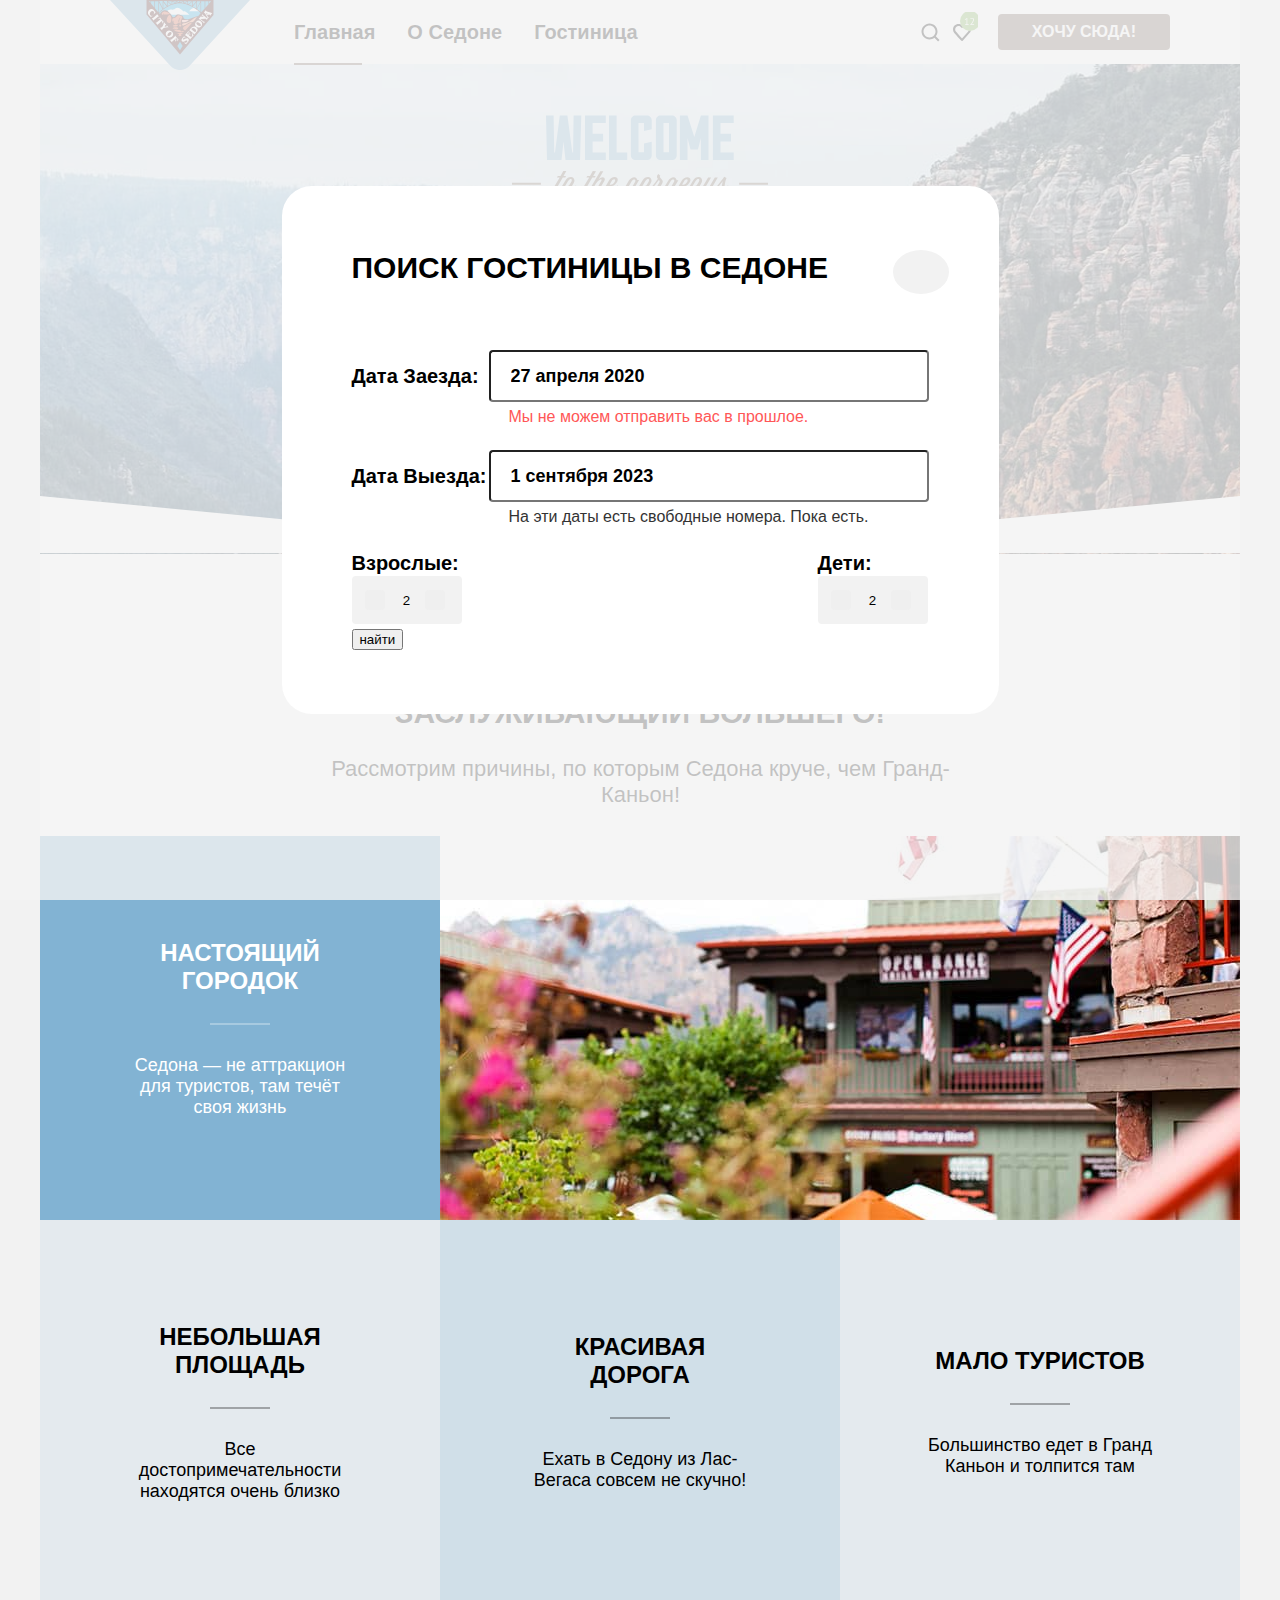
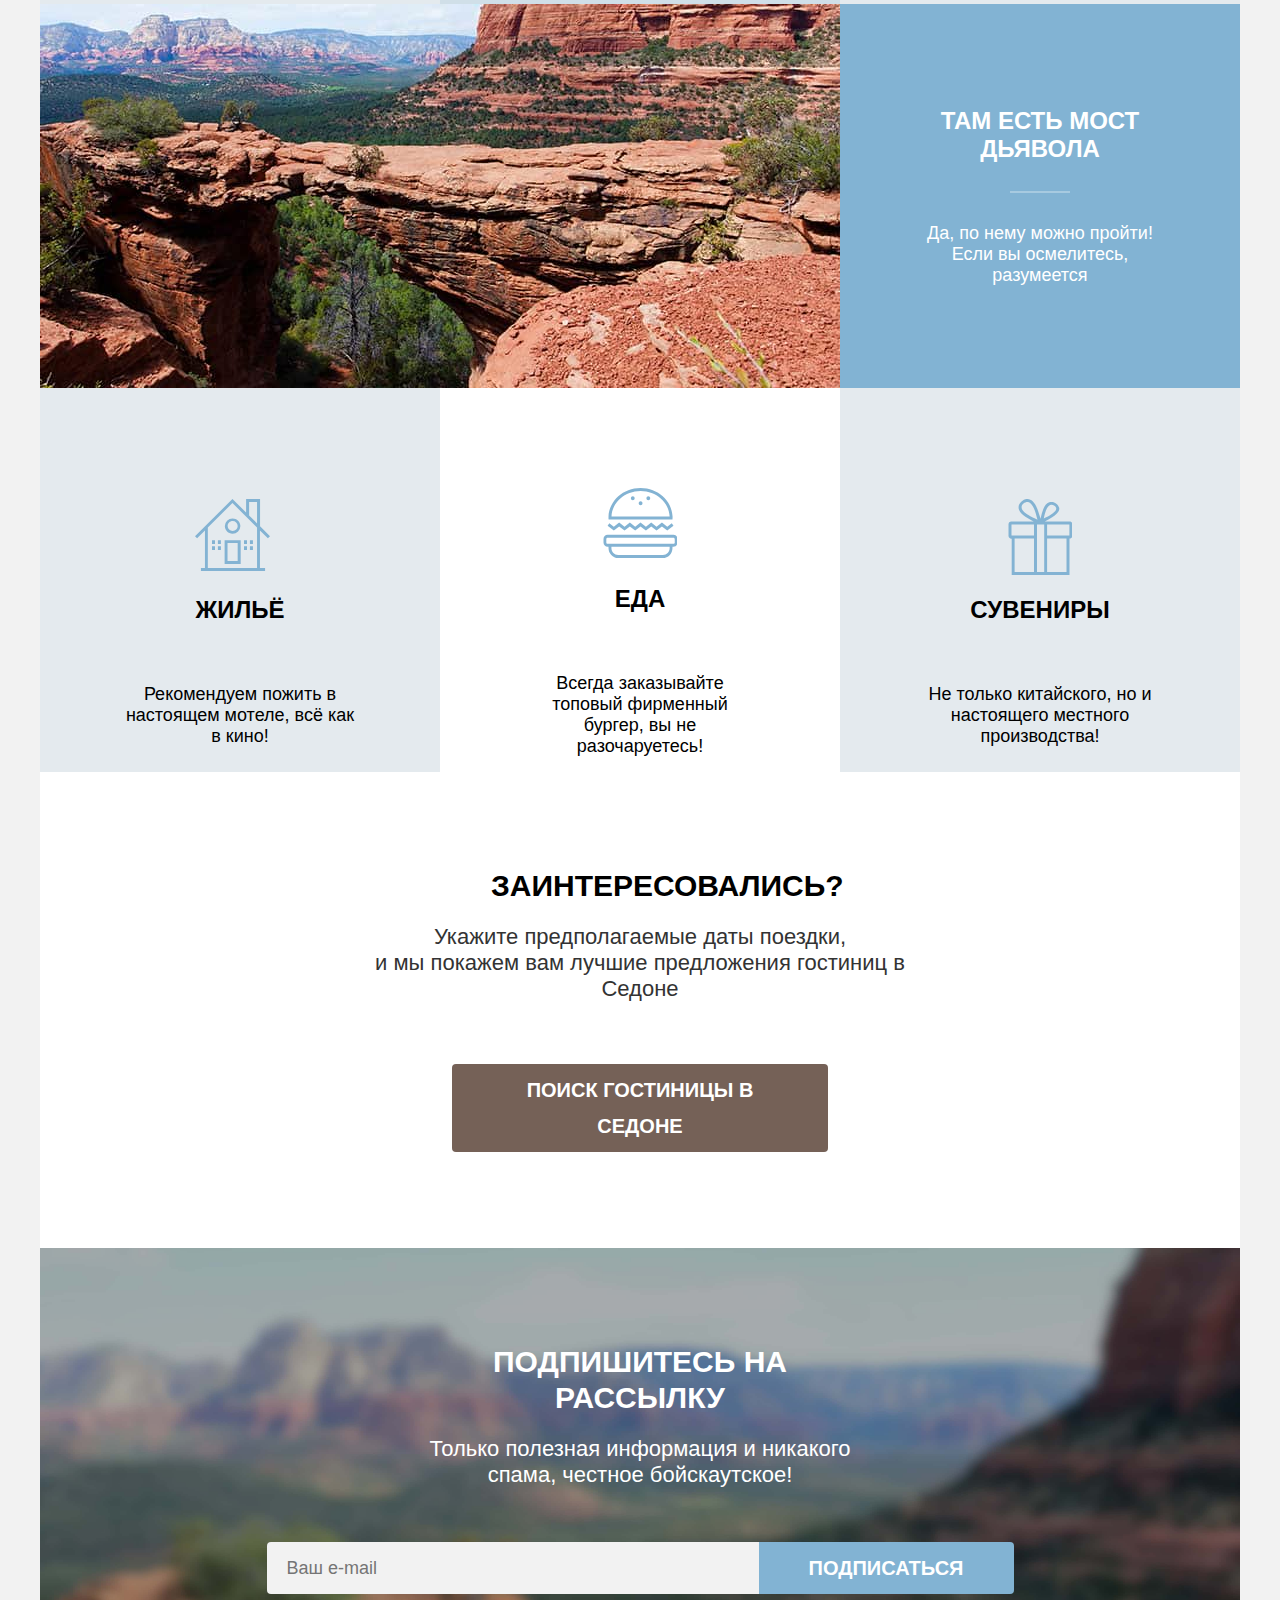
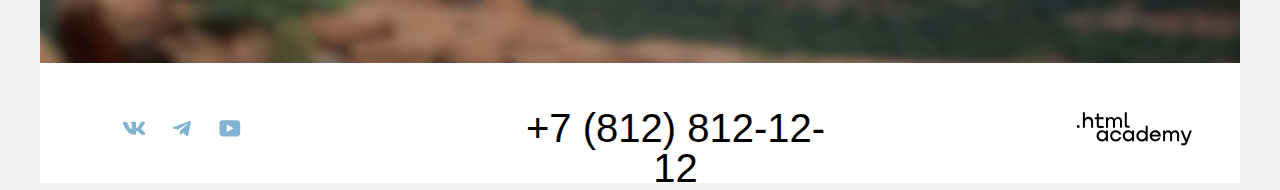
==== index.html @ 5be7cc73 "Изменяет название класса добавляет value в input for в label" ====
<!DOCTYPE html>
<html lang="ru">
  <head>
    <meta charset="utf-8">
    <title>HTML Academy: Седона</title>
    <link rel="stylesheet" href="styles/styles.css">
  </head>
  <body>
    <!--Шапка-->
    <header class="main-header">
      <nav class="main-navigation">
        <a class="main-header-logo">
          <img src="images/header/logo.svg" width="140" height="70" class="logo" alt="логотип Седоны">
        </a>
        <ul class="navigation-list">
          <li class="navigation-item">
            <a class="navigation-link navigation-current" href="index.html">Главная</a>
          </li>
          <li class="navigation-item">
            <a class="navigation-link" href="#sedona">О cедоне</a>
          </li>
          <li class="navigation-item">
            <a class="navigation-link" href="catalog.html">Гостиница</a>
          </li>
        </ul>

        <ul class="navigation-list navigation-user">
          <li class="navigation-item">
            <a class="navigation-link" href="#">
              <span class="visually-hidden">
                Поиск
              </span>
            </a>
          </li>
          <li class="navigation-item">
            <a class="navigation-link" href="#">
              <span class="visually-hidden">
                Избранное
              </span>
            </a>
          </li>
          <li class="navigation-item">
            <a class="navigation-link-button" href="#">
              <span class="link-want">
                Хочу сюда!
              </span>
            </a>
          </li>
        </ul>
      </nav>
    </header>

    <main class="main-index main-container">
      <div class="page-container">
        <h1 class="visually-hidden">Город Седона</h1>

        <!--Добро пожаловать в Седону-->
        <section class="welcom-sedona">
          <h2 class="visually-hidden">Добро пожаловать в Седону</h2>
          <img src="images/hero-sedona.svg" width="458" height="352" alt="WELCOM to the gorgeus SEDONA Because the Grand Canyon sucks">
        </section>

        <!--Описание Седоны-->
        <div class="description-sedona">
          <p class="sedona" id="sedona">Седона — небольшой городок в Аризоне,
            <br>
            заслуживающий большего!
          </p>
          <p class="sedona-text">Рассмотрим причины, по которым Седона круче, чем Гранд-Каньон!</p>
        </div>

        <!--Преимущества-->
        <section class="advantages">
          <h2 class="visually-hidden">Преимущества Седоны </h2>
          <ul class="advantages-list">
            <li class="advantages-item-town">
              <div class="advantages-container">
                <h3 class="advantages-title title-town">Настоящий городок</h3>
                <p class="advantages-description">Седона — не аттракцион для туристов, там течёт своя жизнь</p>
              </div>
            </li>
            <li class="advantages-item-picture">
              <img src="images/advantages/town-sedona.jpg" width="800" height="384" class="picture-town" alt="городок Седона">
            </li>
            <li class="advantages-item">
              <div class="advantages-container">
                <h3 class="advantages-title">Небольшая площадь</h3>
                <p class="advantages-description">Все достопримечательности находятся очень близко</p>
              </div>
            </li>
            <li class="advantages-item-road">
              <div class="advantages-container">
                <h3 class="advantages-title">Красивая дорога</h3>
                <p class="advantages-description">Ехать в Седону из Лас-Вегаса совсем не скучно!</p>
              </div>
            </li>
            <li class="advantages-item">
              <div class="advantages-container">
                <h3 class="advantages-title">Мало туристов</h3>
                <p class="advantages-description">Большинство едет в Гранд Каньон и толпится там</p>
              </div>
            </li>
            <li class="advantages-item-picture">
              <img src="images/advantages/brige-devil.jpg" width="800" height="384" class="picture-brige-devil" alt="моста Дьявола">
            </li>
            <li class="advantages-item-bridge">
              <div class="advantages-container">
                <h3 class="advantages-title title-bridge">Там есть мост дьявола</h3>
                <p class="advantages-description">Да, по нему можно пройти! Если вы осмелитесь, разумеется</p>
              </div>
            </li>
            <li class="advantages-item">
              <div class="advantages-container">
                <h3 class="title-icon title-home">Жильё</h3>
                <p class="advantages-description">Рекомендуем пожить в настоящем мотеле, всё как в кино!</p>
              </div>
            </li>
            <li class="advantages-item-food">
              <div class="advantages-container">
                <h3 class="title-icon title-food">Еда</h3>
                <p class="advantages-description">Всегда заказывайте топовый фирменный бургер, вы не разочаруетесь!</p>
              </div>
            </li>
            <li class="advantages-item">
              <div class="advantages-container">
                <h3 class="title-icon title-souvenir">Сувениры</h3>
                <p class="advantages-description">Не только китайского, но и настоящего местного производства!</p>
              </div>
            </li>
          </ul>
        </section>

        <!--Поиск гостиницы в Седоне-->
        <section class="interest">
          <h2 class="visually-hidden">Поиск гостиниц</h2>
          <h3 class="interest-title">Заинтересовались?</h3>
          <p class="interest-description">Укажите предполагаемые даты поездки,
            <br>
            и мы покажем вам лучшие предложения гостиниц в Седоне
          </p>
          <div class="container-link">
            <a class="interest-button" href="#">ПОИСК ГОСТИНИЦЫ В СЕДОНЕ</a>
          </div>
        </section>

        <!--Рассылка-->
        <section class="newsletter">
          <h2 class="newsletter-title">Подпишитесь на рассылку</h2>
          <p class="newsletter-text">Только полезная информация и никакого спама, честное бойскаутское!</p>
          <form class="newsletter-form" action="https://echo.htmlacademy.ru/" method="post">
            <label class="newsletter-label">
              <span class="visually-hidden">Введите ваш e-mail</span>
              <input class="field" placeholder="Ваш e-mail" type="email" name="newsletter-email" required>
            </label>
            <button class="newsletter-button" type="submit">Подписаться</button>
          </form>
        </section>
      </div>
    </main>

    <!-- Подвал -->
    <footer class="main-footer">
      <section class="footer-social">
        <h2 class="visually-hidden">Нас можно найти</h2>
        <ul class="footer-social-list">
          <li class="footer-social-item">
            <a class="footer-social-link" href="https://vk.com/htmlacademy">
              <svg class="vkontakte-icon" aria-hidden="true" focusable="false" width="24" height="14" viewBox="0 0 25 15" fill="currentColor" xmlns="http://www.w3.org/2000/svg">
                <path fill-rule="evenodd" clip-rule="evenodd" d="M24.116 1.804c.166-.546 0-.948-.795-.948h-2.625c-.668 0-.976.347-1.143.73 0 0-1.335 3.196-3.226 5.272-.612.602-.89.793-1.224.793-.167 0-.418-.19-.418-.738V1.804c0-.656-.184-.948-.74-.948H9.817c-.417 0-.668.304-.668.593 0 .621.946.765 1.043 2.513V7.76c0 .833-.153.984-.487.984-.89 0-3.055-3.21-4.34-6.885-.249-.715-.5-1.003-1.172-1.003H1.566c-.75 0-.9.347-.9.73 0 .682.89 4.07 4.145 8.551 2.17 3.06 5.225 4.72 8.008 4.72 1.67 0 1.875-.369 1.875-1.004V11.54c0-.737.158-.884.687-.884.39 0 1.057.192 2.615 1.667 1.78 1.75 2.073 2.533 3.075 2.533h2.625c.75 0 1.126-.368.91-1.096-.238-.724-1.088-1.775-2.215-3.022-.612-.71-1.53-1.475-1.809-1.858-.389-.49-.278-.71 0-1.147 0 0 3.2-4.426 3.533-5.929h.001z">
              </svg>
              <span class="visually-hidden">ВКонтакте</span>
            </a>
          </li>
          <li class="footer-social-item">
            <a class="footer-social-link" href="https://t.me/htmlacademy">
              <svg class="telegram-icon" aria-hidden="true" focusable="false"  width="18" height="16" viewBox="0 0 18 16" fill="currentColor" xmlns="http://www.w3.org/2000/svg">
                <path d="M16.79.96L.84 7.1c-1.09.44-1.08 1.05-.2 1.32l4.1 1.28 9.47-5.98c.44-.27.85-.13.52.17l-7.68 6.93-.28 4.22c.41 0 .6-.2.83-.41l1.99-1.94 4.13 3.06c.77.42 1.31.2 1.5-.71l2.72-12.8c.28-1.1-.43-1.61-1.16-1.28z">
              </svg>
              <span class="visually-hidden">Телеграм</span>
            </a>
          </li>
          <li class="footer-social-item">
            <a class="footer-social-link" href="https://www.youtube.com/user/htmlacademyru">
              <svg class="youtube-icon" aria-hidden="true" focusable="false"  width="22" height="17" viewBox="0 0 23 18" fill="currentColor" xmlns="http://www.w3.org/2000/svg">
                <path d="M18.94.36H3.51C1.65.36.33 1.95.33 3.76v10.09c0 1.91 1.32 3.5 3.18 3.5h15.65c1.64 0 3.17-1.59 3.17-3.4V3.76c-.22-1.8-1.53-3.4-3.39-3.4zM7.99 12.89V4.82l7.34 4.04-7.34 4.03z">
              </svg>
              <span class="visually-hidden">Ютуб</span>
            </a>
          </li>
        </ul>
      </section>

      <!--Номер телефона-->
      <section class="footer-contact">
        <h2 class="visually-hidden">Номер телефона</h2>
        <a class="footer-contact-number" href="tel:+78128121212">+7 (812) 812-12-12</a>
      </section>

      <!--Логотип HTML Academy-->
      <section class="logo-html-academy">
        <h2 class="visually-hidden">Логотип html academy</h2>
        <a class="logo-html-academy-link" href="https://htmlacademy.ru/">
          <svg class="html-academy-icon" aria-hidden="true" focusable="false"  width="115" height="34" fill="currentColor" xmlns="http://www.w3.org/2000/svg">
            <path d="M0 13.26v2.6h2.5v-2.6H0zm11.6-8.4c-1.6 0-2.8.7-3.6 1.7h-.1V.36h-2v15.5h2v-5.3c0-2.1 1.3-3.6 3.3-3.6 1.8 0 2.9 1.4 2.9 3.2v5.7h2v-6.1c.1-3-1.8-4.9-4.5-4.9zm15 .3h-4.8v-3.7h-2v3.8h-1.9v2h1.9v6c0 1.7 1 2.7 2.7 2.7h4.1v-2h-3.7c-.7 0-1.1-.4-1.1-1.1v-5.7h4.8v-2zm14.5-.2c-1.6 0-2.9.8-3.5 2.1h-.1c-.6-1.2-1.8-2.1-3.4-2.1-1.4 0-2.5.8-3.1 1.8h-.1v-1.6H29v10.6h2v-5.4c0-2 1-3.5 2.6-3.5 1.5 0 2.4 1 2.4 2.6v6.3h2v-5.6c0-2.4 1.4-3.3 2.6-3.3 1.5 0 2.4 1 2.4 2.6v6.3h2v-6.5c.1-2.5-1.4-4.3-3.9-4.3zm6.7 8.1c0 1.7 1 2.7 2.8 2.7h2v-2h-1.7c-.7 0-1.1-.4-1.1-1.1V.36h-2v12.7zm-18.9 7c-.9-1.1-2.2-1.8-3.9-1.8-3.1 0-5.4 2.3-5.4 5.6s2.3 5.6 5.4 5.6c1.8 0 3-.8 3.8-1.9h.1v1.6h2v-10.6h-2v1.5zm-3.6 7.4c-2.2 0-3.6-1.6-3.6-3.6s1.4-3.6 3.6-3.6 3.6 1.6 3.6 3.6c0 1.9-1.4 3.6-3.6 3.6zm18.9-5.1c-.5-2.4-2.6-4.1-5.4-4.1a5.4 5.4 0 0 0-5.6 5.6c0 3.1 2.2 5.6 5.6 5.6 2.8 0 4.9-1.8 5.4-4.2h-2.1a3.4 3.4 0 0 1-3.3 2.3c-2.2 0-3.6-1.6-3.6-3.6s1.4-3.6 3.6-3.6c1.6 0 2.8 1 3.3 2.2h2.1v-.2zm10.9-2.3c-.9-1.1-2.2-1.8-3.9-1.8-3.1 0-5.4 2.3-5.4 5.6s2.3 5.6 5.4 5.6c1.8 0 3-.8 3.8-1.9h.1v1.6h2v-10.6h-2v1.5zm-3.6 7.4c-2.2 0-3.6-1.6-3.6-3.6s1.4-3.6 3.6-3.6 3.6 1.6 3.6 3.6c0 1.9-1.5 3.6-3.6 3.6zm17.2-7.3c-.9-1.1-2.2-1.9-3.9-1.9-3.1 0-5.4 2.3-5.4 5.6s2.2 5.6 5.4 5.6c1.7 0 3-.8 3.8-1.8h.1v1.5h2v-15.4h-2v6.4zm-3.6 7.3c-2.2 0-3.6-1.6-3.6-3.6s1.4-3.6 3.6-3.6 3.6 1.6 3.6 3.6c-.1 2-1.5 3.6-3.6 3.6zm13.2-9.2c-3.3 0-5.5 2.5-5.5 5.6 0 3 2.1 5.6 5.5 5.6 2.5 0 4.5-1.3 5.2-3.6h-2.1c-.5 1-1.6 1.6-3 1.6-1.9 0-3.3-1.3-3.4-2.9h8.8c.2-3.6-2-6.3-5.5-6.3zm0 1.9c1.7 0 3 1 3.3 2.6h-6.5c.3-1.5 1.5-2.6 3.2-2.6zm19.9-1.9c-1.6 0-2.9.8-3.6 2h-.1c-.6-1.2-1.8-2-3.4-2-1.4 0-2.5.7-3.1 1.8v-1.5h-1.9v10.6h2v-5.4c0-2 1-3.4 2.6-3.5 1.5 0 2.4 1 2.4 2.6v6.3h2v-5.6c0-2.4 1.4-3.3 2.6-3.3 1.5 0 2.4 1 2.4 2.6v6.3h2v-6.5c.1-2.6-1.4-4.4-3.9-4.4zm11.2 9.1l-3.6-8.9h-2.2l4.8 11.6c-.3.9-.7 1.2-1.7 1.2h-2.5v2h2.5c1.8 0 2.8-.8 3.5-2.6l4.7-12.2h-2.1l-3.4 8.9z">
          </svg>
        </a>
      </section>
    </footer>

    <!-- Модальное окно -->
    <div class="modal-container modal-container-close">
      <div class="modal modal-auth">
        <button class="modal-close-button" type="button">
          <span class="visually-hidden">Закрыть</span>
        </button>
        <section class="modal-content">
          <h2 class="modal-title">Поиск гостиницы в Седоне</h2>
        </section>
        <form class="modal-form" action="https://echo.htmlacademy.ru/" method="post">
          <label class="date">
            <span class="text-date">Дата заезда:</span>
            <input class="departure-date" placeholder="Укажите дату" type="text" name="departure-date" value="27 апреля 2020">
            <span class="text-error">Мы не можем отправить вас в прошлое.</span>
          </label>
          <label class="date">
            <span class="text-date">Дата выезда:</span>
            <input class="departure-date" placeholder="Укажите дату" type="text" name="departure-date" value="1 сентября 2023">
            <p class="text-free">На эти даты есть свободные номера. Пока есть.</p>
          </label>

          <div class="container-people">
            <div class="wrapper-people">
              <label class="people" for="grown">Взрослые:</label>
              <span class="box-number">
                <button class="minus-button" type="button"></button>
                <input class="field-number" id="grown" name="grown" type="number" value="2">
                <button class="plus-button" type="button"></button>
              </span>
            </div>

            <div class="wrapper-people">

              <label class="people" for="children">Дети:</label>

              <span class="box-number" for="children">
                <button class="minus-button" type="button"></button>
                <input class="field-number" id="children" name="children" type="number" value="2">
                <button class="plus-button" type="button"></button>
              </span>
            </div>
          </div>
          <button class="find-button" type="submit">найти</button>

        </form>
      </div>
    </div>
  </body>
</html>
---- styles/styles.css ----
@font-face {
  font-family: "PT Sans";
  font-style: normal;
  font-weight: 400;
  src: url("../fonts/ptsans-400.woff2") format("woff2");
  font-display: swap;
}

@font-face {
  font-family: "PT Sans";
  font-style: normal;
  font-weight: 700;
  src: url("../fonts/ptsans-700.woff2") format("woff2");
  font-display: swap;
}

html {
  height: 100%;
}

body {
  font-family: "PT Sans", sans-serif;
  font-size: 22px;
  font-weight: 400;
  line-height: 26px;
  background-color: #f2f2f2;
  color: #000000;
  display: flex;
  flex-direction: column;
  margin: 0;
  min-height: 100%;
}

.main-container {
  flex-grow: 1;
}

.page-container {
  margin: 0 auto;
  width: 1200px;
}

.visually-hidden {
  position: absolute;
  width: 1px;
  height: 1px;
  margin: -1px;
  border: 0;
  padding: 0;
  white-space: nowrap;
  clip-path: inset(100%);
  clip: rect(0, 0, 0, 0);
  overflow: hidden;
}

/*Кнопки*/
.newsletter-button {
  font-family: "PT Sans", sans-serif;
  font-size: 20px;
  line-height: 36px;
  color: #ffffff;
  background-color: #82b3d3;
  font-weight: 700;
  text-align: center;
  text-transform: uppercase;
  border: none;
  border-radius: 0 4px 4px 0;
  padding: 8px 50px;
}

.newsletter-button:hover {
  background-color: #68a2ca;
}

.newsletter-button:focus-visible {
  background-color: #68a2ca;
}

.newsletter-button:active {
  background-color: #82b3d3;
  color: rgba(255, 255, 255, 0.3);
}


.button-apply {
  font-size: 16px;
  line-height: 20px;
  color: #ffffff;
  background-color: #82b3d3;
  font-weight: 700;
  text-align: center;
}

.button-reset {
  font-size: 16px;
  line-height: 20px;
  color: #ffffff;
  font-weight: 700;
  text-align: center;
}

.hotel-card-button-add {
  font-size: 16px;
  line-height: 20px;
  color: #ffffff;
  background-color: #82b3d3;
  font-weight: 700;
  text-align: center;
  border-radius: 4px;
  border: none;
  text-transform: uppercase;
}

.hotel-card-button-add:hover {
  background-color: #68a2ca;
}

.hotel-card-button-add:focus-visible {
  background-color: #68a2ca;
}

.hotel-card-button-add:active {
  background-color: #82b3d3;
  color: rgba(255, 255, 255, 0.3);
}

/*<Шапка*/
.main-header{
  background-color: #ffffff;
  width: 1200px;
  margin: 0 auto;
}

.main-header-logo {
  margin: 0 30px 0 70px;
  position: absolute;
  z-index: 1;
}

.main-navigation {
  width: 1200px;
  display: flex;
}

.navigation-list {
  min-width: 432px;
  margin: 0 0 0 238px;
  padding: 0;
  list-style-type: none;
  display: flex;
  flex-wrap: wrap;
  align-items: center;
}

.navigation-list .navigation-user {
  min-width: 44px;
  min-height: 64px;
}

.navigation-user {
  min-width: 295px;
  margin-left: auto;
  margin-right: 70px;
  justify-content: flex-end;
}

.navigation-user .navigation-item:nth-child(1) .navigation-link {
  background-image: url(../images/header/search.svg);
  background-repeat: no-repeat;
  background-position: center;
}

.navigation-user .navigation-item:nth-child(2) .navigation-link {
  background-image: url(../images/header/add-to-favorites.svg);
  background-repeat: no-repeat;
  background-position: center;
}

.navigation-link {
  font-size: 20px;
  line-height: 24px;
  color: #000000;
  font-weight: 700;
  text-align: center;
  text-decoration: none;
  text-transform: capitalize;
  padding: 20px 16px;
  display: block;
}

.navigation-link:hover {
  outline: 2px solid #000000;
}

.navigation-link:focus-visible {
  outline: 2px solid #000000;
}

.navigation-link:active {
  outline: 2px solid #000000;
}

.navigation-current::before {
  height: 2px;
  background-color: #756257;
  width: 68px;
  content: "";
  position: absolute;
  top: 63px;
  z-index: 1;
}

.navigation-link-button {
  font-size: 16px;
  line-height: 20px;
  color: #ffffff;
  background-color: #756157;
  font-weight: 700;
  text-align: center;
  text-decoration: none;
  text-transform: uppercase;
  display: block;
  padding: 8px 34px;
  margin-left: 20px;
  border-radius: 4px;
}

.navigation-link-button:hover {
  background-color: #615048;
}

.navigation-link-button:focus-visible {
  background-color: #615048;
}

.navigation-link-button:active {
  background-color: #756157;
  color: rgba(255, 255, 255, 0.3);
}

/*Добро пожаловать в Седону*/
.welcom-sedona {
  background-image: url("../images/background-сanyon.jpg");
  background-color: 	#808080;
  background-repeat: no-repeat;
  text-align: center;
  position: relative;
  padding: 51px 0 81px;
  background-size: cover;
  background-position: center;
}

.welcom-sedona::after {
  content: "";
  background-image: url("../images/white-background.svg");
  position: absolute;
  width: 1200px;
  height: 57px;
  left: 0;
  top: 432px;
}

/*Описание Седоны*/
.description-sedona {
background-color: #ffffff;
height: 282px;
}

.sedona {
  font-size: 30px;
  line-height: 36px;
  font-weight: 700;
  text-align: center;
  text-transform: uppercase;
  padding: 69px 290px 25px;
  margin: 0;
}

.sedona-text{
  text-align: center;
  margin: 0;
  padding: 0 274px 90px 275px;
}

/*Преимущества*/
.advantages {
  font-size: 18px;
  line-height: 21px;
  background-color: rgba(131, 179, 211, 0.12);
  text-align: center;
}

.advantages-list{
  padding: 0;
  margin: 0;
  display: flex;
  flex-wrap: wrap;
}

.advantages-item {
  width: 400px;
  min-height: 384px;
  list-style-type: none;
  display: flex;
  justify-content: center;
  align-items: center;
}

.advantages-title {
  font-size: 24px;
  line-height: 28px;
  font-weight: 700;
  text-transform: uppercase;
  margin: 0;
  padding-bottom: 30px;
  position: relative;
}

.advantages-title::before {
  position: absolute;
  height: 2px;
  width: 60px;
  background-color: rgba(0, 0, 0, 0.3);
  content: "";
  left: 85px;
  bottom: 0;
  right: 85px;
}

.title-town::before {
  background-color: rgba(255, 255, 255, 0.3);
}

.title-bridge::before {
  background-color: rgba(255, 255, 255, 0.3);
}

.title-icon {
  font-size: 24px;
  line-height: 28px;
  font-weight: 700;
  text-transform: uppercase;
  margin: 0;
  padding: 182px 0 30px;
  position: relative;
}

.title-home::before {
  content: "";
  background-image: url(../images/advantages/icon-home.svg);
  background-repeat: no-repeat;
  background-position: center;
  position: absolute;
  top: 85px;
  width: 75px;
  height: 72px;
}

.title-food::before {
  content: "";
  background-image: url(../images/advantages/icon-food.svg);
  background-repeat: no-repeat;
  position: absolute;
  top: 85px;
  width: 74px;
  height: 70px;
  right: 78px;
}

.title-souvenir::before {
  content: "";
  background-image: url(../images/advantages/icon-souvenir.svg);
  background-repeat: no-repeat;
  position: absolute;
  top: 85px;
  width: 64px;
  height: 76px;
  right: 83px;
}

.advantages-description {
  margin: 0;
  padding-top: 30px;
}

.advantages-item-town {
  color: #ffffff;
  background-color: #82b3d3;
  width: 400px;
  min-height: 384px;
  list-style-type: none;
  display: flex;
  justify-content: center;
  align-items: center;
}

.advantages-container {
  width: 230px;
}

.advantages-item-picture {
  list-style-type: none;
  display: block;
  height: 384px;
}

.advantages-item-road {
  background-color: rgba(131, 179, 211, 0.2);
  width: 400px;
  min-height: 384px;
  list-style-type: none;
  display: flex;
  justify-content: center;
  align-items: center;
}

.advantages-item-bridge {
  color: #ffffff;
  background-color: #82b3d3;
  width: 400px;
  min-height: 384;
  list-style-type: none;
  display: flex;
  justify-content: center;
  align-items: center;
}

.advantages-item-food {
  background-color: #ffffff;
  width: 400px;
  min-height: 384px;
  list-style-type: none;
  display: flex;
  justify-content: center;
  align-items: center;
}

.advantages-title title-home::before {
  content: "";
  background-image: url(../images/advantages/icon-home.svg);
  position: absolute;
}

/*Поиск гостиницы в Седоне*/
.interest {
  text-align: center;
  background-color: #ffffff;
  margin: 0;
  padding: 0;
}

.interest-title {
  font-size: 30px;
  line-height: 36px;
  font-weight: 700;
  text-transform: uppercase;
  padding: 96px 451px 20px;
  margin: 0;
}

.interest-description {
  margin: 0;
  padding: 0 304px 62px;
  color: #333333;
}

.interest-button {
  font-size: 20px;
  line-height: 36px;
  font-weight: 700;
  color: #ffffff;
  background-color: #756157;
  text-decoration: none;
  text-transform: uppercase;
  padding: 8px 50px;
  border-radius: 4px;
  display: block;
}

.interest-button:hover {
  background-color: #615048;
}

.interest-button:focus-visible {
  background-color: #615048;
}

.interest-button:active {
  background-color: #756157;
  color: rgba(255, 255, 255, 0.3);
}

.container-link {
  padding: 0 412px 96px;
}

/*Рассылка*/
.newsletter {
  color: #ffffff;
  background-image: url("../images/background-newsletter.jpg");
  width: 1200px;
  height: 415px;
  text-align: center;
  background-repeat: no-repeat;
  background-size: cover;
}

.newsletter-title {
  font-size: 30px;
  line-height: 36px;
  font-weight: 700;
  text-transform: uppercase;
  text-align: center;
  margin: 0;
  padding: 96px 398px 20px;
}

.newsletter-text {
  margin: 0;
  padding: 0 363px 54px;
}

.newsletter-form {
  padding: 0 258px 104px;
  display: flex;
  justify-content: center;
}

.field {
  font-family: 'PT Sans' ,sans-serif;
  font-size: 18px;
  line-height: 24px;
  border: none;
  padding: 14px 20px;
  width: 452px;
  border-radius: 4px 0 0 4px;
  background-color: #F2F2F2;
}

.field:hover {
  background-color: #ffffff;
}

.field:focus-visible {
  outline: 2px solid #e9ec09;
}

.field:active {
  background-color: #f2f2f2;
  outline: 2px solid #e9ec09;
}

.field:disabled {
  background-color: #f50606fd;
}

/*Подвал*/
.main-footer{
  background-color: #ffffff;
  width: 1200px;
  height: 120px;
  display: flex;
  margin: 0 auto;
  justify-content: space-between;
}

.footer-social {
  width: 164px;
  height: 40px;
  padding: 45px 0 35px 70px;
}

.footer-social-list {
  display: flex;
  list-style-type: none;
  min-width: 200px;
  min-height: 40px;
  margin: 0;
  padding: 0;
  flex-wrap: wrap;
}

.footer-social-item {
  width: 48px;
  height: 40px;
}

.footer-social-link {
  position: relative;
}

.vkontakte-icon {
  position: absolute;
  top: 13px;
  left: 12px;
  color: #83b3d3;
}

.telegram-icon {
  position: absolute;
  top: 12px;
  left: 15px;
  color: #83b3d3;
}

.youtube-icon {
  position: absolute;
  top: 12px;
  left: 13px;
  color: #83b3d3;
}



.vkontakte-icon:hover {
  color: #68a2ca;
}

.vkontakte-icon:focus-visible {
  color: #68a2ca;
}

.vkontakte-icon:active {
  color: rgba(104, 162, 202, 0.3);
}

.telegram-icon:hover {
  color: #68a2ca;
}

.telegram-icon:focus-visible {
  color: #68a2ca;
}

.telegram-icon:active {
  color: rgba(104, 162, 202, 0.3);
}

.youtube-icon:hover {
  color: #68a2ca;
}

.youtube-icon:focus-visible {
  color: #68a2ca;
}

.youtube-icon:active {
  color: rgba(104, 162, 202, 0.3);
}

/*Номер телефона*/
.footer-contact {
  text-align: center;
  padding: 45px 236px 35px;
  display: flex;
}

.footer-contact-number {
  font-size: 40px;
  line-height: 40px;
  color: #000000;
  text-decoration: none;
  width: 331px;
  height: 40px;
}

.footer-contact-number:hover {
  color: #756157;
}

.footer-contact-number:focus-visible {
  color: #756157;
}

.footer-contact-number:active {
  color: rgba(117, 97, 87, 0.3);
}

/*Логотип HTML Academy*/
.logo-html-academy {
  padding: 49px 70px 39px 0;
}

.html-academy-icon {
  color: #000000;
}

.html-academy-icon:hover {
  color: #756157;
}

.html-academy-icon:focus-visible {
  color: #756157;
  background-color: #756157;
}

.html-academy-icon:active {
  color: rgba(117, 97, 87, 0.3);
}

/*Модальное окно*/
.modal-container {
  position: fixed;
  top: 0;
  left: 0;
  display: flex;
  width: 100%;
  height: 100%;
  background-color: rgba(242, 242, 242, 0.8);
  z-index: 2;
}

.modal {
  position: relative;
  margin: auto;
  padding: 64px 70px;
  background-color: #ffffff;
  border-radius: 30px;
}

.modal-auth {
  width: 717px;
  box-sizing: border-box;
}

.modal-close-button {
  position: absolute;
  padding: 0;
  right: 50px;
  width: 56px;
  height: 44px;
  background-color: #f2f2f2;
  border: none;
  background-image: url(../images/modal-window/сross.svg);
  background-repeat: no-repeat;
  background-position: center;
  cursor: pointer;
  border-radius: 50%;
}

.modal-title {
  font-weight: 700;
  font-size: 30px;
  line-height: 36px;
  margin: 0;
  margin-bottom: 64px;
  text-transform: uppercase;
}

.date {
  display: grid;
  grid-template-columns: 137px 440px;
  align-items: center;
}

.text-date {
  font-weight: 700;
  font-size: 20px;
  line-height: 24px;
  text-transform: capitalize;
}

.departure-date {
  font-family: "PT Sans", sans-serif;
  font-weight: 700;
  font-size: 18px;
  line-height: 24px;
  padding: 12px 40px 12px 20px;
  border-radius: 4px;
}

.text-error {
  font-size: 16px;
  line-height: 21px;
  color: #ff5757;
  grid-column: 2 / 3;
  margin: 0 0 23px 0;
  padding: 4px 0 0 20px;
}

.text-free {
  font-size: 16px;
  line-height: 21px;
  color: #333333;
  grid-column: 2 / 3;
  margin: 0 0 23px 0;
  padding: 4px 0 0 20px;
}

.container-people {
  display: flex;
  justify-content: space-between;
}

.container-grown {
  display: flex;
  width: 247px;
  justify-content: space-between;
  align-items: center;
}

.box-number {
  display: grid;
  grid-template-columns: 40px 31px 40px;
  position: relative;
}

.minus-button {
  width: 20px;
  height: 20px;
  border: none;
  padding: 0;
  border-radius: 4px;
  background-image: url(../images/modal-window/minus.svg);
  background-repeat: no-repeat;
  background-position: center;
  top: 14px;
  left: 13px;
  position: absolute;
}

.plus-button {
  width: 20px;
  height: 20px;
  border: none;
  padding: 0;
  border-radius: 4px;
  background-image: url(../images/modal-window/plus.svg);
  background-repeat: no-repeat;
  background-position: center;
  top: 14px;
  left: 73px;
  position: absolute;
}

.people {
  font-family: "PT Sans", sans-serif;;
  font-weight: 700;
  font-size: 20px;
  line-height: 24px;
}

.field-number::-webkit-outer-spin-button,
.field-number::-webkit-inner-spin-button {
  appearance: none;
}

.field-number {
  width: 110px;
  height: 48px;
  box-sizing: border-box;
  text-align: center;
  border: none;
  padding: 0;
  border-radius: 4px;
  background-color: #f2f2f2;
}
/*Каталог*/
.main-current {
  background-color: #ffffff;
  width: 1200px;
  margin: 0 auto;
}

/*Шапка*/
.navigation-link-current::before {
  height: 2px;
  background-color: #756257;
  width: 93px;
  content: "";
  position: absolute;
  top: 63px;
  z-index: 1;
}

.return-logo:hover {
  outline: 2px solid #000000;
}

.return-logo:focus-visible {
  outline: 2px solid #000000;
}

.return-logo:active {
  outline: 2px solid #000000;
}

/*Хлебные крошки*/
.catalog-hotels-filter {
  background-image: url("../images/catalog-page/background-filter.png");
  color: #ffffff;
  background-size: cover;
  background-repeat: no-repeat;
  padding: 35px 70px 70px;
  background-color: #82b3d3;
}

.inner-header {
  padding-bottom: 40px;
}

.inner-header-title {
  font-size: 60px;
  line-height: 78px;
  font-weight: 700;
  margin: 0;
  width: 494px;
  padding-bottom: 8px;
}

.breadcrumb {
  display: flex;
  min-width: 114px;
  flex-wrap: wrap;
  align-items: center;
  padding: 0;
  list-style-type: none;
  margin: 0;
}

.breadcrumb-link {
  font-size: 16px;
  line-height: 21px;
  font-weight: 400;
  display: block;
  background-image: url(../images/catalog-page/breadcrumb/icon-breadcrumb-arrow.svg);
  background-repeat: no-repeat;
  padding-left: 26px;
  background-size: 6px 10px;
  background-position: center left 10px;
  position: relative;
}

.breadcrumb-icon {
  position: absolute;
  top: 0;
  bottom: 0;
  right: 0;
  left: 0;
  margin: auto;
  color: #ffffff;
}

.breadcrumb-icon:hover {
  color: rgba(255, 255, 255, 0.6);
}

.breadcrumb-icon:focus-visible {
  color: #FFFFFF;
}

.breadcrumb-icon:active {
  color: rgba(255, 255, 255, 0.3);
}

/*Фильтр гостиниц*/
.catalog-filter {
  display: flex;
}

.catalog-filter-group {
  margin: 0;
  padding: 0 70px 0 0;
  border: none;
  width: 151px;
}

.range-wrapper-inputs {
  display: flex;
  position: relative;
  margin-bottom: 51px;
}

.range-left-label {
  position: absolute;
  right: 160px;
  top: 8px;
  padding: 0;
  color: #000000;
  opacity: 0.3;
}

.range-right-label {
  position: absolute;
  right: 18px;
  top: 8px;
  padding: 0;
  color: #000000;
  opacity: 0.3;
}

.range-input{
  width: 143px;
  font-family: "PT Sans", sans-serif;
  font-size: 18px;
  line-height: 24px;
  font-weight: 700;
  border: none;
  box-sizing: border-box;
  padding: 12px 20px;
  margin-right: 2px;
  border-radius: 4px 0 0 4px;
  background-color: #f2f2f2;
}

.range-input:hover{
  background-color: #e6e6e6;
}

.range-input:focus-visible{
  outline: 3px solid #82b3d3;
}

.range-input:active{
  outline: 2px solid #000000;
}

.range-input-right {
  border-radius: 0 4px 4px 0;
}

.range-input::-webkit-outer-spin-button,
.range-input::-webkit-inner-spin-button {
  appearance: none;
}

.range-scale {
  position: relative;
  height: 4px;
  background-color: rgba(255,255,255,0.3);
}

.range-bar {
  position: absolute;
  height: 4px;
  background-color: #ffffff;
}

.range-toggle {
  position: absolute;
  width: 20px;
  height: 20px;
  background: #ffffff;
  border: none;
  border-radius: 5px;
  cursor: pointer;
}

.range-toggle:hover {
  opacity: rgba(0, 0, 0, 0.25);
}

.range-toggle:focus-visible {
  outline: 5px solid #83b3d3;
}

.range-toggle:active {
  opacity: rgba(0, 0, 0, 0.4);
  outline: 5px solid #83b3d3;
}

.toggle-min {
  top: -8px;
}

.toggle-max {
  top: -8px;
  right: -10px;
}

.catalog-filter-list {
  margin: 0;
  padding: 0;
  list-style-type: none;
}

.catalog-filter-item:not(:last-child) {
  padding-bottom: 16px;
}

.catalog-сost {
  width: 288px;
  padding-left: 70px;
}

.catalog-filter-title {
  font-size: 20px;
  line-height: 24px;
  font-weight: 700;
  padding-bottom: 32px;
}

.control {
  font-size: 18px;
  line-height: 23px;
  font-weight: 400;
  position: relative;
  display: block;
  padding-left: 36px;
  cursor: pointer;
}

.control-mark {
  position: absolute;
  width: 20px;
  height: 20px;
  border-radius: 4px;
  background-color: #ffffff;
  top: 2px;
  left: 0;
}

.control-input[type="checkbox"]:checked + .control-mark::before {
  position: absolute;
  top: 0;
  left: 0;
  width: 20px;
  height: 20px;
  content: "";
  background-image: url(../images/catalog-page/tick.svg);
  background-repeat: no-repeat;
  background-position: center;
}

.control:hover {
  opacity: 0.6;
}

.control-input:focus-visible + .control-mark {
  outline: 3px solid #83B3D3;
}

.control:active {
  opacity: 0.3;
}

.control-input:disabled + .control-mark {
  opacity: 0.6;
}

.control-input[type="radio"] + .control-mark {
  border-radius: 50%;
}

.control-input[type="radio"]:checked + .control-mark::before {
  position: absolute;
  top: 5px;
  left: 5px;
  width: 10px;
  height: 10px;
  content: "";
  background-color: #3F5E72;
  border-radius: 50%;
}

.container-button {
  display: flex;
  flex-direction: column;
  justify-content: end;
}

.button-apply {
  border: none;
  border-radius: 4px;
  padding: 8px 50px;
  margin-bottom: 32px;
  cursor: pointer;
}

.button-apply:hover {
  background-color: #68a2ca;
}

.button-apply:focus-visible {
  background-color: #68a2ca;
}

.button-apply:active {
  background-color: #82b3d3;
  color: rgba(255, 255, 255, 0.3);
}

.button-reset {
  border: none;
  background-color: transparent;
  padding: 8px 57px;
  cursor: pointer;
}

.button-reset:hover {
  opacity: 0.5;
}

.button-reset:focus-visible {
  color: #FFFFFF;
}

.button-reset:active {
  background-color: #82b3d3;
  color: rgba(255, 255, 255, 0.3)
}


/*Каталог гостиниц*/
.catalog-hotels {
  display: flex;
  width: 1060px;
  padding: 50px 70px 40px;
  justify-content: space-between;
  align-items: center;
}

.number-hotels {
  font-size: 30px;
  line-height: 36px;
  font-weight: 700;
  margin: 0;
}

.select-control {
  font-size: 18px;
  line-height: 21px;
  font-family: "PT Sans", sans-serif;
  padding: 14px 35px 14px 20px;
  border-radius: 4px;
  border-color: #e5e5e5;
  width: 292px;
  appearance: none;
  position: relative;
  background-image: url(../images/catalog-page/arrow.svg);
  background-repeat: no-repeat;
  background-position: right 20px center;
}

.select-control:hover {
  outline: 2px solid #68a2ca;
}
.select-control:focus-visible {
  outline: 2px solid #68a2ca;
}
.select-control:active {
  outline: 2px solid #3f5e72;
}

.select-control:disabled {
  outline: 2px solid rgba(0, 0, 0, 0.3);
}

.container-form {
  display: flex;
  min-width: 160px;
  height: 48px;
  justify-content:space-between;
  gap: 8px;
}

.button-table {
  color: #000000;
  text-decoration: none;
  width: 48px;
  height: 48px;
  border-radius: 2px;
  border: 2px solid #000000;
  background-image: url(../images/catalog-page/switch-button/switch-button-table.svg);
  background-repeat: no-repeat;
  background-position: center;
  box-sizing: border-box;
}

.button-table:hover {
  outline: 2px solid #000000;
  border: none;
}

.button-table:focus-visible {
  outline: 2px solid #68a2ca;
  border: none;
}

.button-table:active {
  outline: 2px solid #000000;
  border: none;
}

.button-slideshow {
  color: #000000;
  text-decoration: none;
  width: 48px;
  height: 48px;
  border-radius: 2px;
  border: 2px solid #e5e5e5;
  background-image: url(../images/catalog-page/switch-button/switch-button-slideshow.svg);
  background-repeat: no-repeat;
  background-position: center;
  box-sizing: border-box;
}

.button-slideshow:hover {
  outline: 2px solid #000000;
  border: none;
}

.button-slideshow:focus-visible {
  outline: 2px solid #68a2ca;
  border: none;
}

.button-slideshow:active {
  outline: 2px solid #000000;
  border: none;
}

.button-list {
  color: #000000;
  text-decoration: none;
  width: 48px;
  height: 48px;
  border-radius: 2px;
  border: 2px solid #e5e5e5;
  background-image: url(../images/catalog-page/switch-button/switch-button-list.svg);
  background-repeat: no-repeat;
  background-position: center;
  box-sizing: border-box;
}

.button-list:hover {
  outline: 2px solid #000000;
  border: none;
}

.button-list:focus-visible {
  outline: 2px solid #68a2ca;
  border: none;
}

.button-list:active {
  outline: 2px solid #000000;
  border: none;
}

/*Карточки гостиниц*/
.wrapper-card {
  display: grid;
  width: 1060px;
  padding: 0 70px 80px;
  grid-template-columns: repeat(3, 340px);
  gap: 20px;
}

.hotel-list {
  list-style-type: none;
  margin: 0;
  padding: 20px;
  border: 1px solid #e6e6e6;
}

.wrapper {
  display: grid;
  grid-template-columns: 140px 140px;
  gap: 16px 20px;
}

.hotel-card-title {
  margin: 0;
  padding: 16px 0;
}

.hotel-card-link {
  font-size: 24px;
  line-height: 28px;
  font-weight: 700;
  color: #000000;
  text-decoration: none;
}

.hotel-card-text {
  font-size: 18px;
  line-height: 21px;
}

.hotel-card-text-value {
  font-size: 18px;
  line-height: 21px;
  text-align: right;
}

.hotel-card-button {
  font-size: 16px;
  line-height: 20px;
  color: #ffffff;
  background-color: #756157;
  font-weight: 700;
  text-align: center;
  text-decoration: none;
  padding: 8px 26px;
  border-radius: 4px;
  text-transform: uppercase;
}

.hotel-card-button:hover {
  background-color: #615048;
}

.hotel-card-button:focus-visible {
  background-color: #615048;
}

.hotel-card-button:active {
  background-color: #756157;
  color: rgba(255, 255, 255, 0.3);
}

.hotel-chosen {
  background-color: #7db54f;
}

.hotel-chosen:hover {
  background-color: #6c9e42;
}

.hotel-chosen:focus-visible {
  background-color: #6c9e42;
}

.hotel-chosen:active {
  color: rgba(255, 255, 255, 0.3);
  background-color: #7db54f;
}

.hotel-rating {
  margin: 0;
  background-image: url(../images/catalog-page/star.svg);
  background-repeat: space;
}

.rating-star-4 {
  width: 75px;
  margin: 10px 0;
  padding: 6px;
}

.rating-star-3 {
  width: 55px;
  margin: 10px 0;
  padding: 6px;
}

.rating-star-2 {
  width: 30px;
  margin: 10px 0;
  padding: 6px;
}

.hotel-top-card {
  font-size: 16px;
  line-height: 20px;
  color: #333333;
  background-color: #f2f2f2;
  text-align: center;
  margin: 0;
  padding: 9px 22px 8px 23px;
  border-radius: 4px;
  grid-column: 2 / 3;
}

/*Пагинация*/
.card-pagination {
  width: 1060px;
  display: flex;
  list-style-type: none;
  padding: 0 70px;
  margin: 0;
  flex-wrap: wrap;
}

.pagination-item:not(:last-child) {
  margin-right: 8px;
}

.pagination-link {
  display: block;
  box-sizing: border-box;
  width: 60px;
  height: 60px;
  padding: 11px 0 13px;
  font-size: 20px;
  line-height: 36px;
  color: #ffffff;
  background-color: #82b3d3;
  font-weight: 700;
  text-decoration: none;
  text-align: center;
  border-radius: 4px;
}

.pagination-link:hover {
  background-color: #68a2ca;
}
.pagination-link:focus-visible {
  background-color: #68a2ca;
}

.pagination-link:active {
  background-color: #82b3d3;
  color: rgba(255, 255, 255, 0.3);
}

.pagination-choose {
  color: #000000;
  background-color: #f2f2f2;
}

.pagination-choose:hover {
  background-color: #f2f2f2;
}

.pagination-choose:focus-visible {
  background-color: #f2f2f2;
}

.pagination-choose:active {
  background-color: #f2f2f2;
  color: #000000;
}

.pagination-other {
  font-size: 22px;
  line-height: 26px;
  color: #000000;
  background-color: #ffffff;
  font-weight: 400;
}

/*Рассылка*/
.newsletter-catalog {
  background-image: none;
  background-color: #ffffff;
  color: #000000;
}
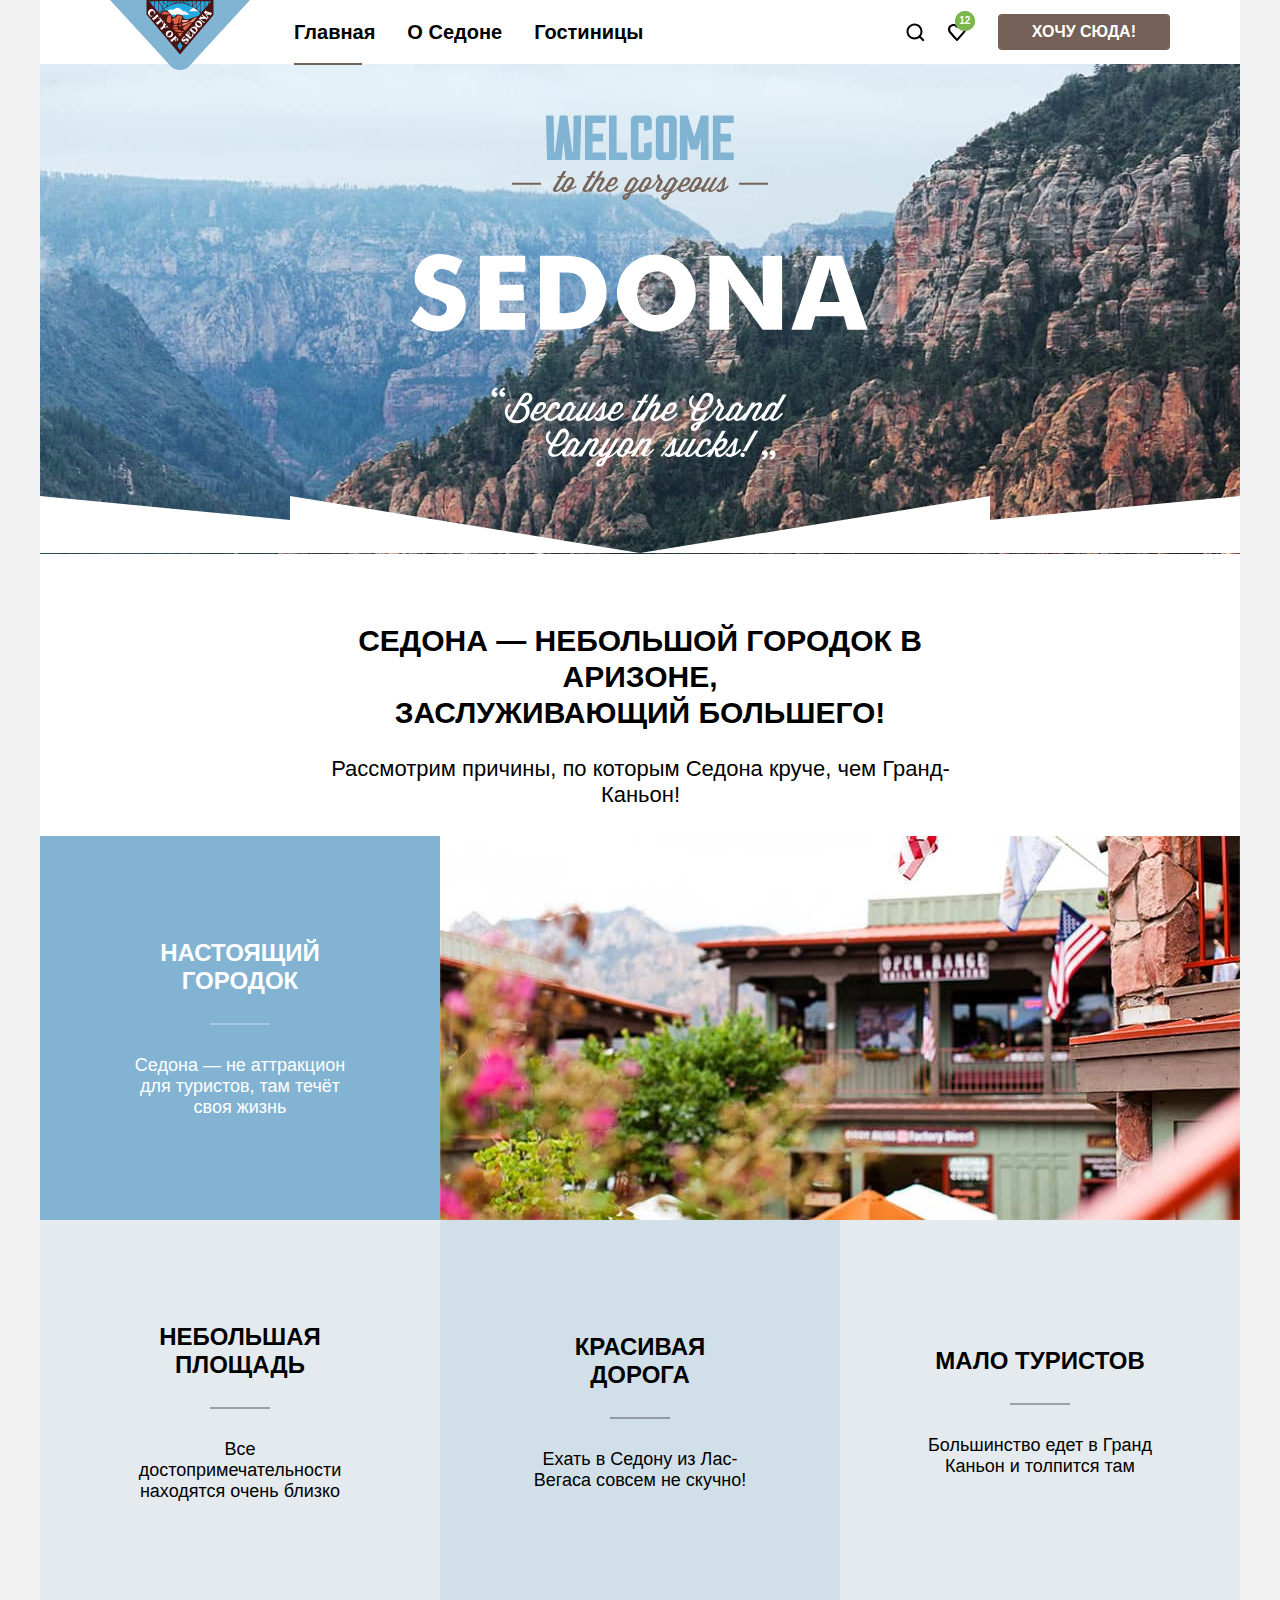
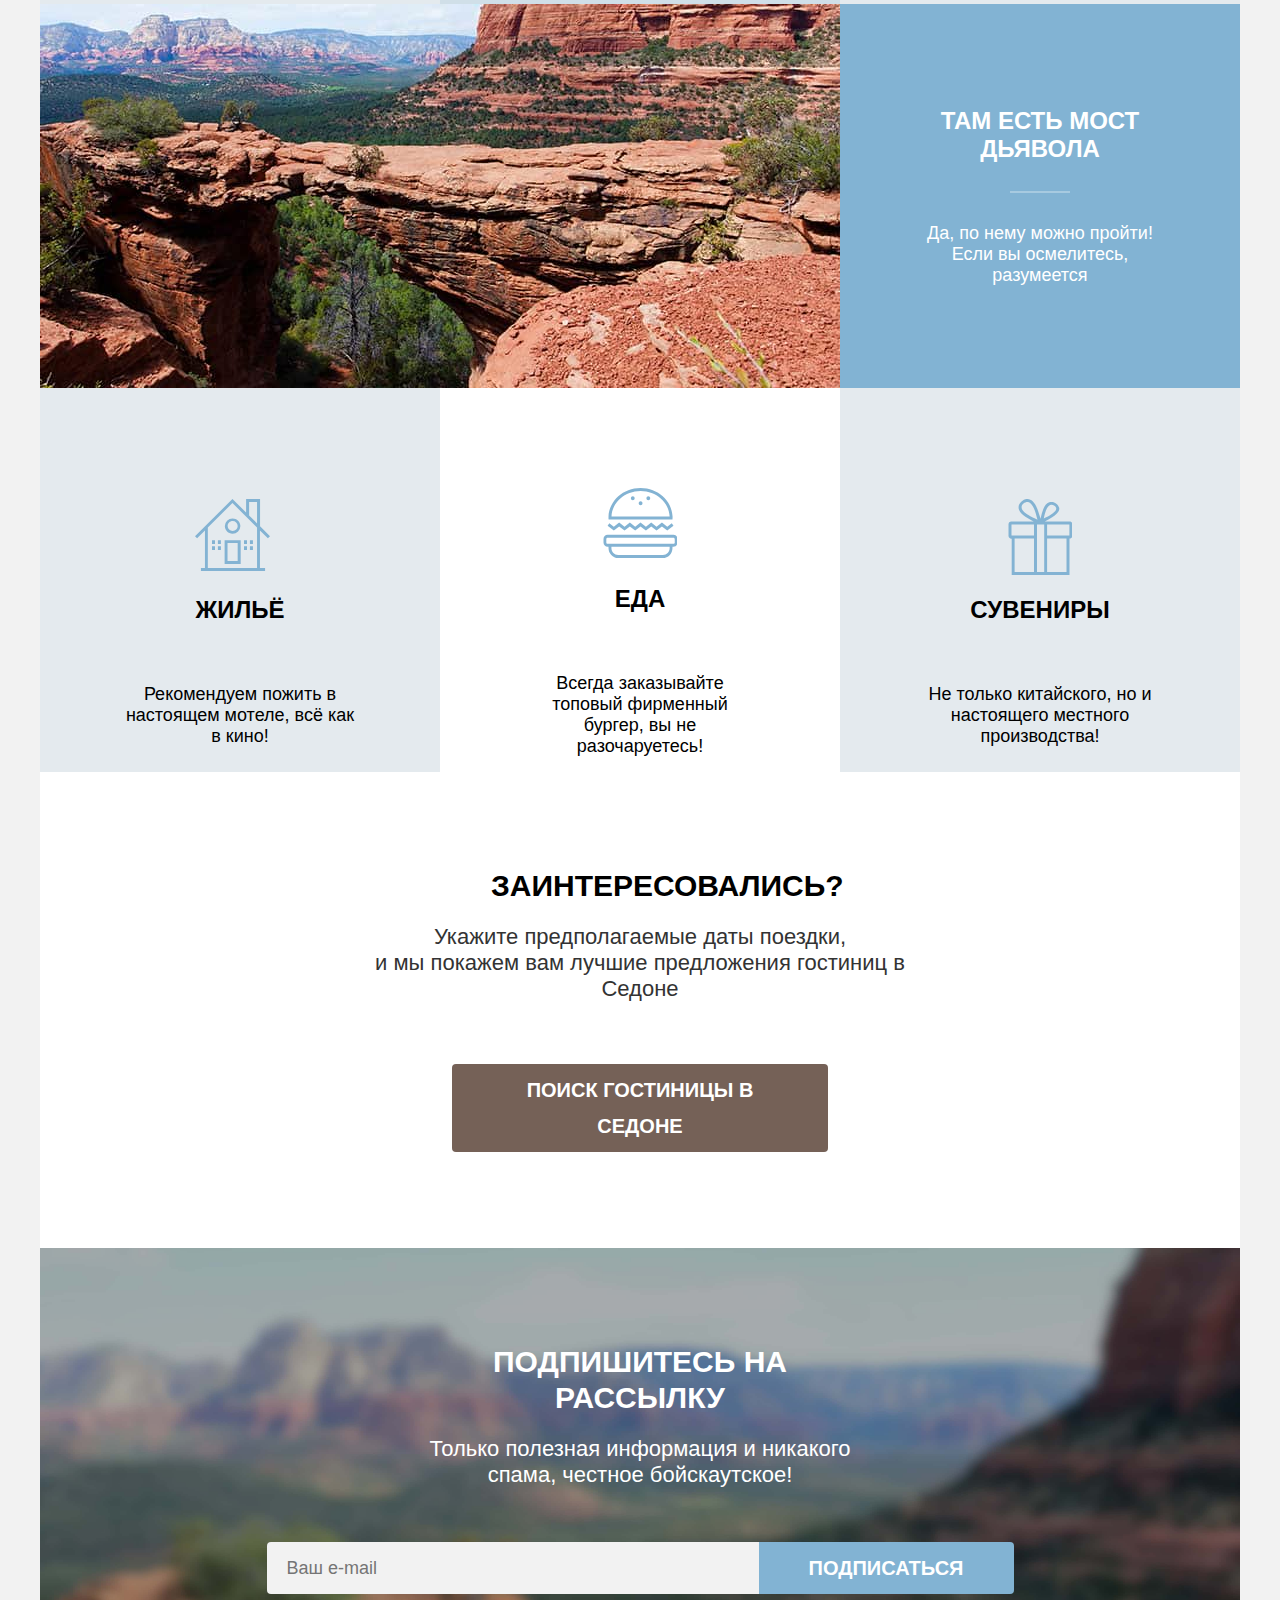
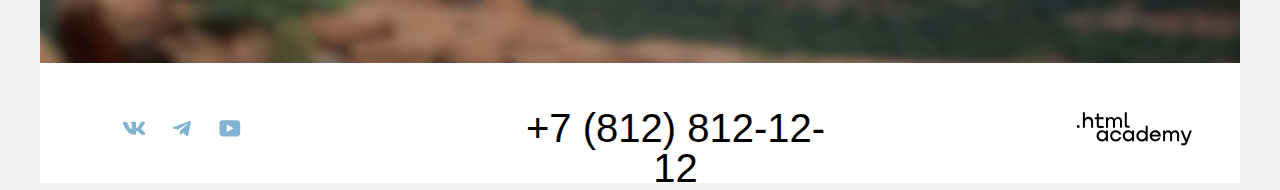
==== commit ec7a495a: "Заменяет букву а на ы" ====
--- a/index.html
+++ b/index.html
@@ -10,7 +10,7 @@
     <header class="main-header">
       <nav class="main-navigation">
         <a class="main-header-logo">
-          <img src="images/header/logo.svg" width="140" height="70" class="logo" alt="логотип Седоны">
+          <img class="logo" src="images/header/logo.svg" width="140" height="70" alt="логотип Седоны">
         </a>
         <ul class="navigation-list">
           <li class="navigation-item">
@@ -20,30 +20,25 @@
             <a class="navigation-link" href="#sedona">О cедоне</a>
           </li>
           <li class="navigation-item">
-            <a class="navigation-link" href="catalog.html">Гостиница</a>
+            <a class="navigation-link" href="catalog.html">Гостиницы</a>
           </li>
         </ul>
 
         <ul class="navigation-list navigation-user">
           <li class="navigation-item">
-            <a class="navigation-link" href="#">
-              <span class="visually-hidden">
-                Поиск
-              </span>
-            </a>
-          </li>
-          <li class="navigation-item">
-            <a class="navigation-link" href="#">
-              <span class="visually-hidden">
-                Избранное
-              </span>
+            <a class="navigation-link navigation-link-user" href="#">
+              <span class="visually-hidden">Поиск</span>
+            </a>
+          </li>
+          <li class="navigation-item">
+            <a class="navigation-link navigation-link-user" href="#">
+              <span class="visually-hidden">Избранное</span>
+              <span class="notification-badge">12</span>
             </a>
           </li>
           <li class="navigation-item">
             <a class="navigation-link-button" href="#">
-              <span class="link-want">
-                Хочу сюда!
-              </span>
+              <span class="link-want">Хочу сюда!</span>
             </a>
           </li>
         </ul>
@@ -239,10 +234,16 @@
             </div>
 
             <div class="wrapper-people">
-
               <label class="people" for="children">Дети:</label>
-
-              <span class="box-number" for="children">
+              <div class="wrapper-tooltip">
+                <button class="tooltip" type="button" aria-labelledby="tooltip-children">
+                  <svg class="tooltip-icon" aria-hidden="true" focusable="false" width="2" height="12" viewBox="0 0 2 12" fill="currentColor" xmlns="http://www.w3.org/2000/svg">
+                    <path fill-rule="evenodd" clip-rule="evenodd" d="M0 0h2v2H0V0zm2 12H0V3h2v9z">
+                  </svg>
+                </button>
+                <span class="tooltip-text" role="tooltip" id="tooltip-children">Укажите количество детей, которые будут с вами, возраст которых от 6 до 18 лет. Дети до 6 лет размещаются бесплатно.</span>
+              </div>
+              <span class="box-number">
                 <button class="minus-button" type="button"></button>
                 <input class="field-number" id="children" name="children" type="number" value="2">
                 <button class="plus-button" type="button"></button>
@@ -250,7 +251,6 @@
             </div>
           </div>
           <button class="find-button" type="submit">найти</button>
-
         </form>
       </div>
     </div>
--- a/styles/styles.css
+++ b/styles/styles.css
@@ -176,6 +176,22 @@
   background-position: center;
 }
 
+.notification-badge {
+  position: absolute;
+  top: 11px;
+  right: 3px;
+  display: flex;
+  align-items: center;
+  justify-content: center;
+  width: 20px;
+  height: 20px;
+  font-size: 10px;
+  line-height: 10px;
+  color: #ffffff;
+  background-color: #7db54f;
+  border-radius: 50%;
+}
+
 .navigation-link {
   font-size: 20px;
   line-height: 24px;
@@ -186,6 +202,11 @@
   text-transform: capitalize;
   padding: 20px 16px;
   display: block;
+  position: relative;
+}
+
+.navigation-link-user {
+  padding: 32px 21px;
 }
 
 .navigation-link:hover {
@@ -710,6 +731,10 @@
   z-index: 2;
 }
 
+.modal-container-close {
+  display: none;
+}
+
 .modal {
   position: relative;
   margin: auto;
@@ -738,6 +763,18 @@
   border-radius: 50%;
 }
 
+.modal-close-button:hover {
+  background-color: #e6e6e6;
+}
+
+.modal-close-button:focus-visible {
+  outline: 3px solid #83b3d3;
+}
+
+.modal-close-button:active {
+  opacity: 0.3;
+}
+
 .modal-title {
   font-weight: 700;
   font-size: 30px;
@@ -751,6 +788,18 @@
   display: grid;
   grid-template-columns: 137px 440px;
   align-items: center;
+  position: relative;
+}
+
+.date::before {
+  background-image: url(../images/modal-window/сalendar.svg);
+  background-repeat: no-repeat;
+  width: 20px;
+  height: 17px;
+  position: absolute;
+  content: "";
+  right: 16px;
+  top: 13px;
 }
 
 .text-date {
@@ -767,6 +816,21 @@
   line-height: 24px;
   padding: 12px 40px 12px 20px;
   border-radius: 4px;
+  background-color: #f2f2f2;
+  border: none;
+}
+
+.departure-date:hover {
+  background-color: #e6e6e6;
+}
+
+.departure-date:focus-visible {
+  background-color: #e6e6e6;
+  outline: 3px solid #83b3d3;
+}
+
+.departure-date:active {
+  outline: 2px solid #000000;
 }
 
 .text-error {
@@ -792,7 +856,7 @@
   justify-content: space-between;
 }
 
-.container-grown {
+.wrapper-people {
   display: flex;
   width: 247px;
   justify-content: space-between;
@@ -817,6 +881,21 @@
   top: 14px;
   left: 13px;
   position: absolute;
+  opacity: 0.3;
+  cursor: pointer;
+}
+
+.minus-button:hover {
+  opacity: 1;
+}
+
+.minus-button:focus-visible {
+  outline: 3px solid #82b3d3;
+  opacity: 1;
+}
+
+.minus-button:active {
+  opacity: 0.2;
 }
 
 .plus-button {
@@ -831,6 +910,21 @@
   top: 14px;
   left: 73px;
   position: absolute;
+  opacity: 0.3;
+  cursor: pointer;
+}
+
+.plus-button:hover {
+  opacity: 1;
+}
+
+.plus-button:focus-visible {
+  outline: 3px solid #82b3d3;
+  opacity: 1;
+}
+
+.plus-button:active {
+  opacity: 0.2;
 }
 
 .people {
@@ -838,6 +932,66 @@
   font-weight: 700;
   font-size: 20px;
   line-height: 24px;
+}
+
+.tooltip {
+  display: flex;
+  justify-content: center;
+  flex-shrink: 0;
+  padding: 0;
+  width: 26px;
+  height: 26px;
+  color: #FFFFFF;
+  background-color: #83B3D3;
+  border-radius: 50%;
+  align-items: center;
+  border: none;
+  margin-right: 35px;
+}
+
+.tooltip:hover .tooltip-icon {
+  color: #000000;
+}
+
+.tooltip-wrapper {
+  position: relative;
+}
+
+.tooltip-icon {
+  display: block;
+}
+
+.tooltip-text {
+  position: absolute;
+  z-index: 3;
+  display: none;
+  left: 327px;
+  bottom: 47px;
+  margin: 0;
+  padding: 20px 22px 24px;
+  width: 256px;
+  font-size: 16px;
+  line-height: 20px;
+  border-radius: 10px;
+  color: #FFFFFF;
+  background-color: #333333;
+  box-shadow: 0 15px 30px rgb(0 0 0 / 30%);
+}
+
+.tooltip-text::before {
+  position: absolute;
+  content: "";
+  top: -6px;
+  left: 50%;
+  width: 13px;
+  height: 13px;
+  background-color: #333333;
+  transform: translateX(-50%) rotate(45deg);
+}
+
+.tooltip:hover + .tooltip-text,
+.tooltip:focus + .tooltip-text {
+  display: block;
 }
 
 .field-number::-webkit-outer-spin-button,
@@ -855,6 +1009,38 @@
   border-radius: 4px;
   background-color: #f2f2f2;
 }
+
+.find-button {
+  font-family: "PT Sans", sans-serif;
+  font-weight: 700;
+  font-size: 20px;
+  line-height: 24px;
+  border-radius: 10px;
+  border: none;
+  width: 577px;
+  text-align: center;
+  min-height: 60px;
+  color: #ffffff;
+  background-color: #82b3d3;
+  margin-top: 48px;
+  text-transform: uppercase;
+  cursor: pointer;
+  padding: 10px;
+}
+
+.find-button:hover {
+  background-color: #68a2ca;
+}
+
+.find-button:focus-visible {
+  background-color: #68a2ca
+}
+
+.find-button:active {
+  background-color: #68a2ca;
+  opacity: 0.3;
+}
+
 /*Каталог*/
 .main-current {
   background-color: #ffffff;
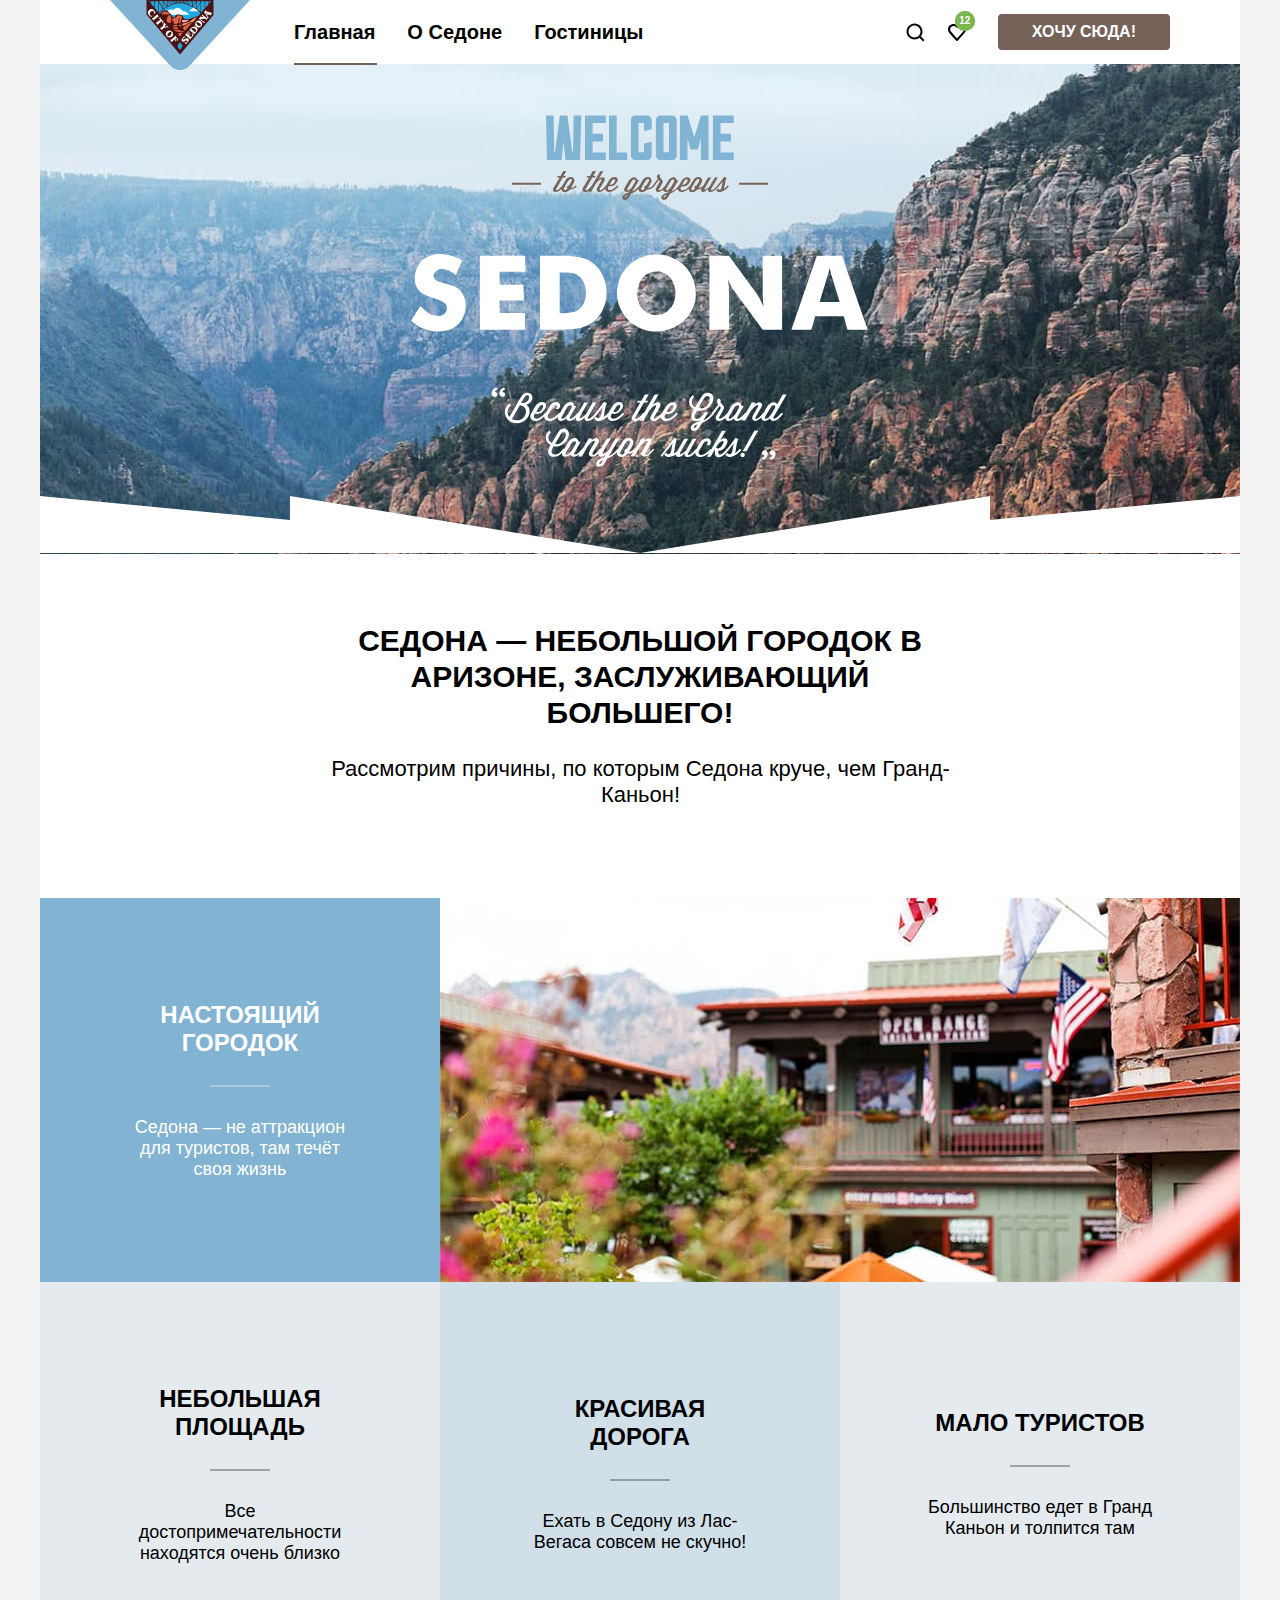
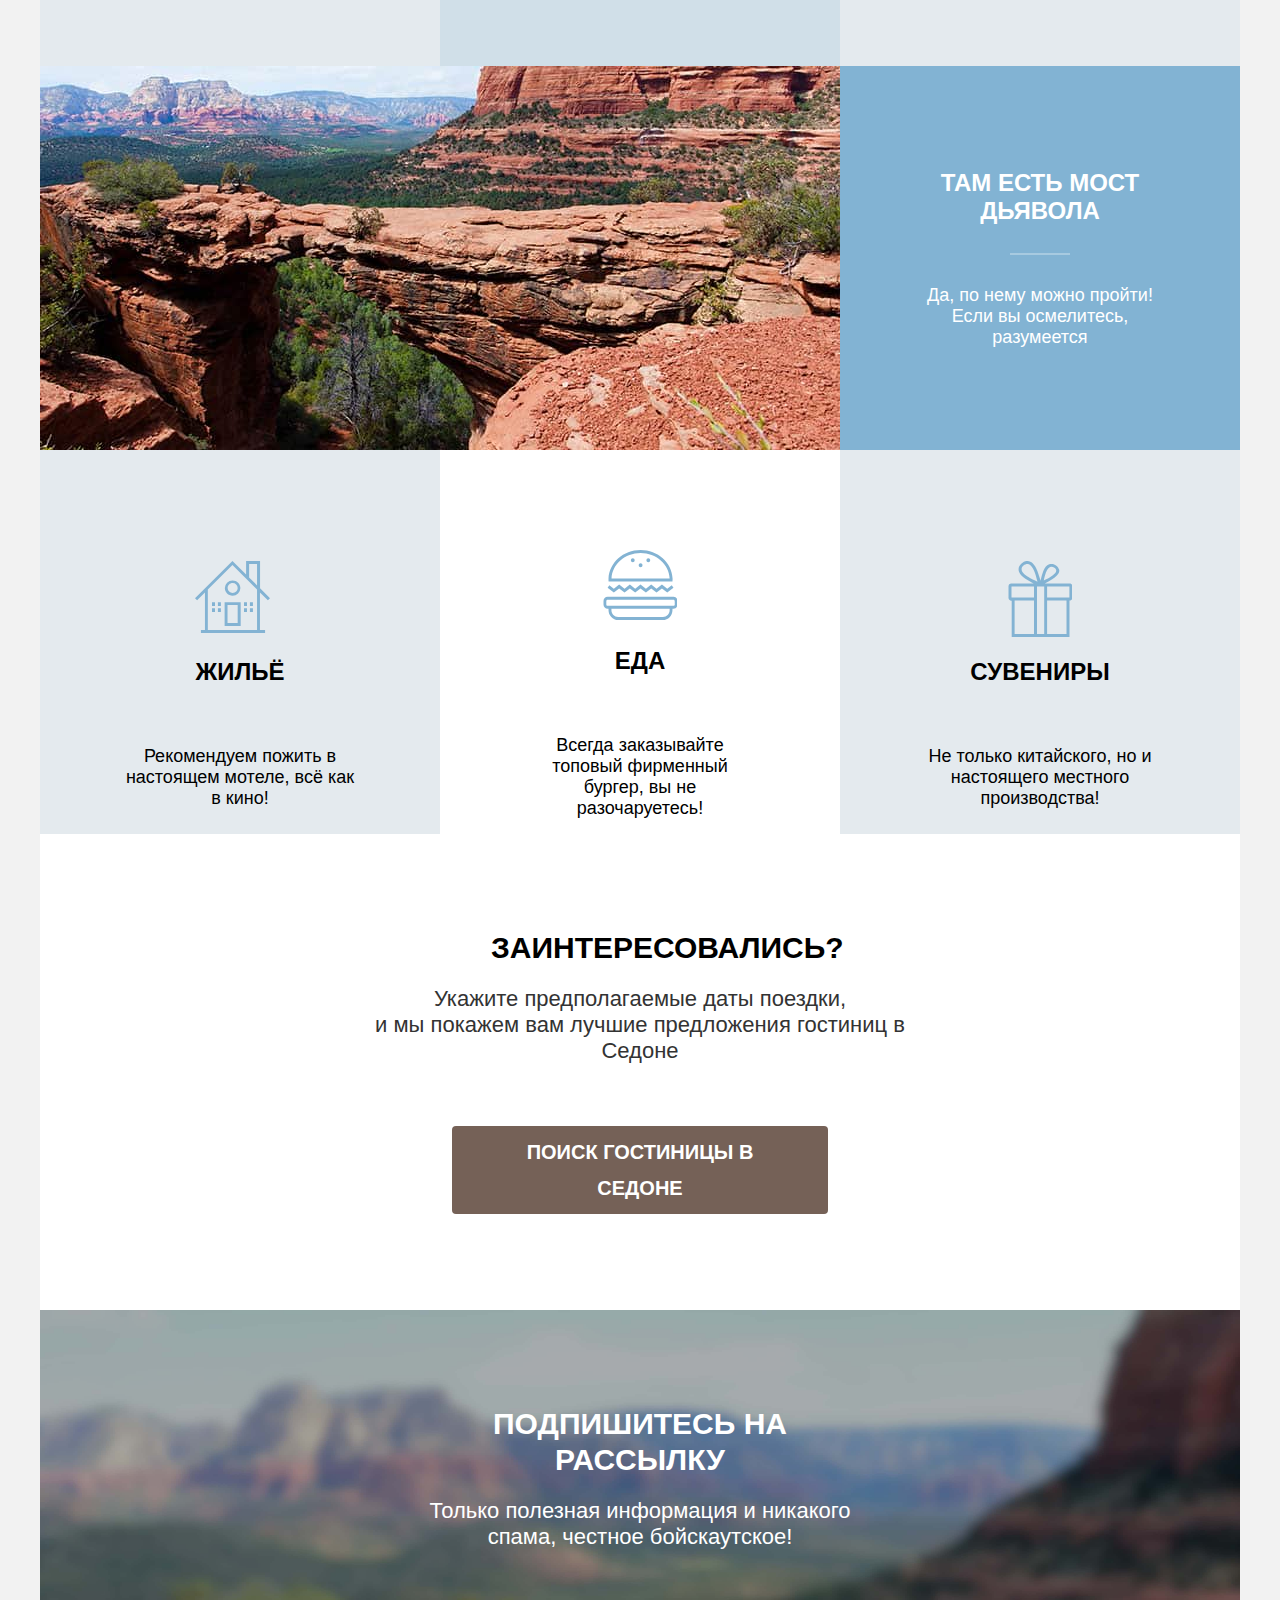
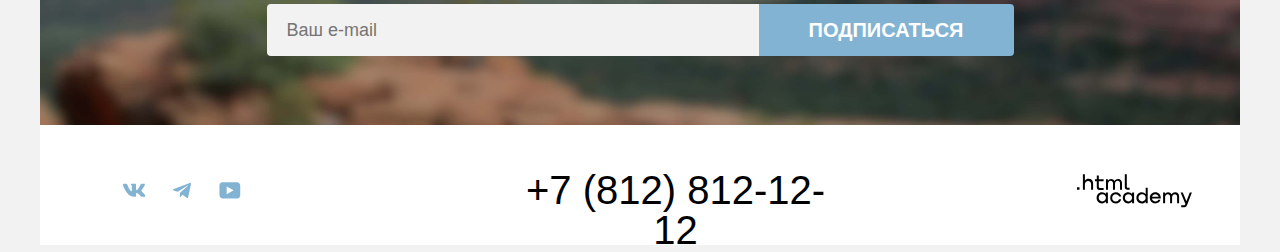
==== commit 30582c38: "Убирает <br> в блоке описание Седоны" ====
--- a/index.html
+++ b/index.html
@@ -57,10 +57,7 @@
 
         <!--Описание Седоны-->
         <div class="description-sedona">
-          <p class="sedona" id="sedona">Седона — небольшой городок в Аризоне,
-            <br>
-            заслуживающий большего!
-          </p>
+          <p class="sedona" id="sedona">Седона — небольшой городок в Аризоне, заслуживающий большего!</p>
           <p class="sedona-text">Рассмотрим причины, по которым Седона круче, чем Гранд-Каньон!</p>
         </div>
 
--- a/styles/styles.css
+++ b/styles/styles.css
@@ -224,7 +224,7 @@
 .navigation-current::before {
   height: 2px;
   background-color: #756257;
-  width: 68px;
+  width: calc(100% - 30px);
   content: "";
   position: absolute;
   top: 63px;
@@ -284,7 +284,6 @@
 /*Описание Седоны*/
 .description-sedona {
 background-color: #ffffff;
-height: 282px;
 }
 
 .sedona {
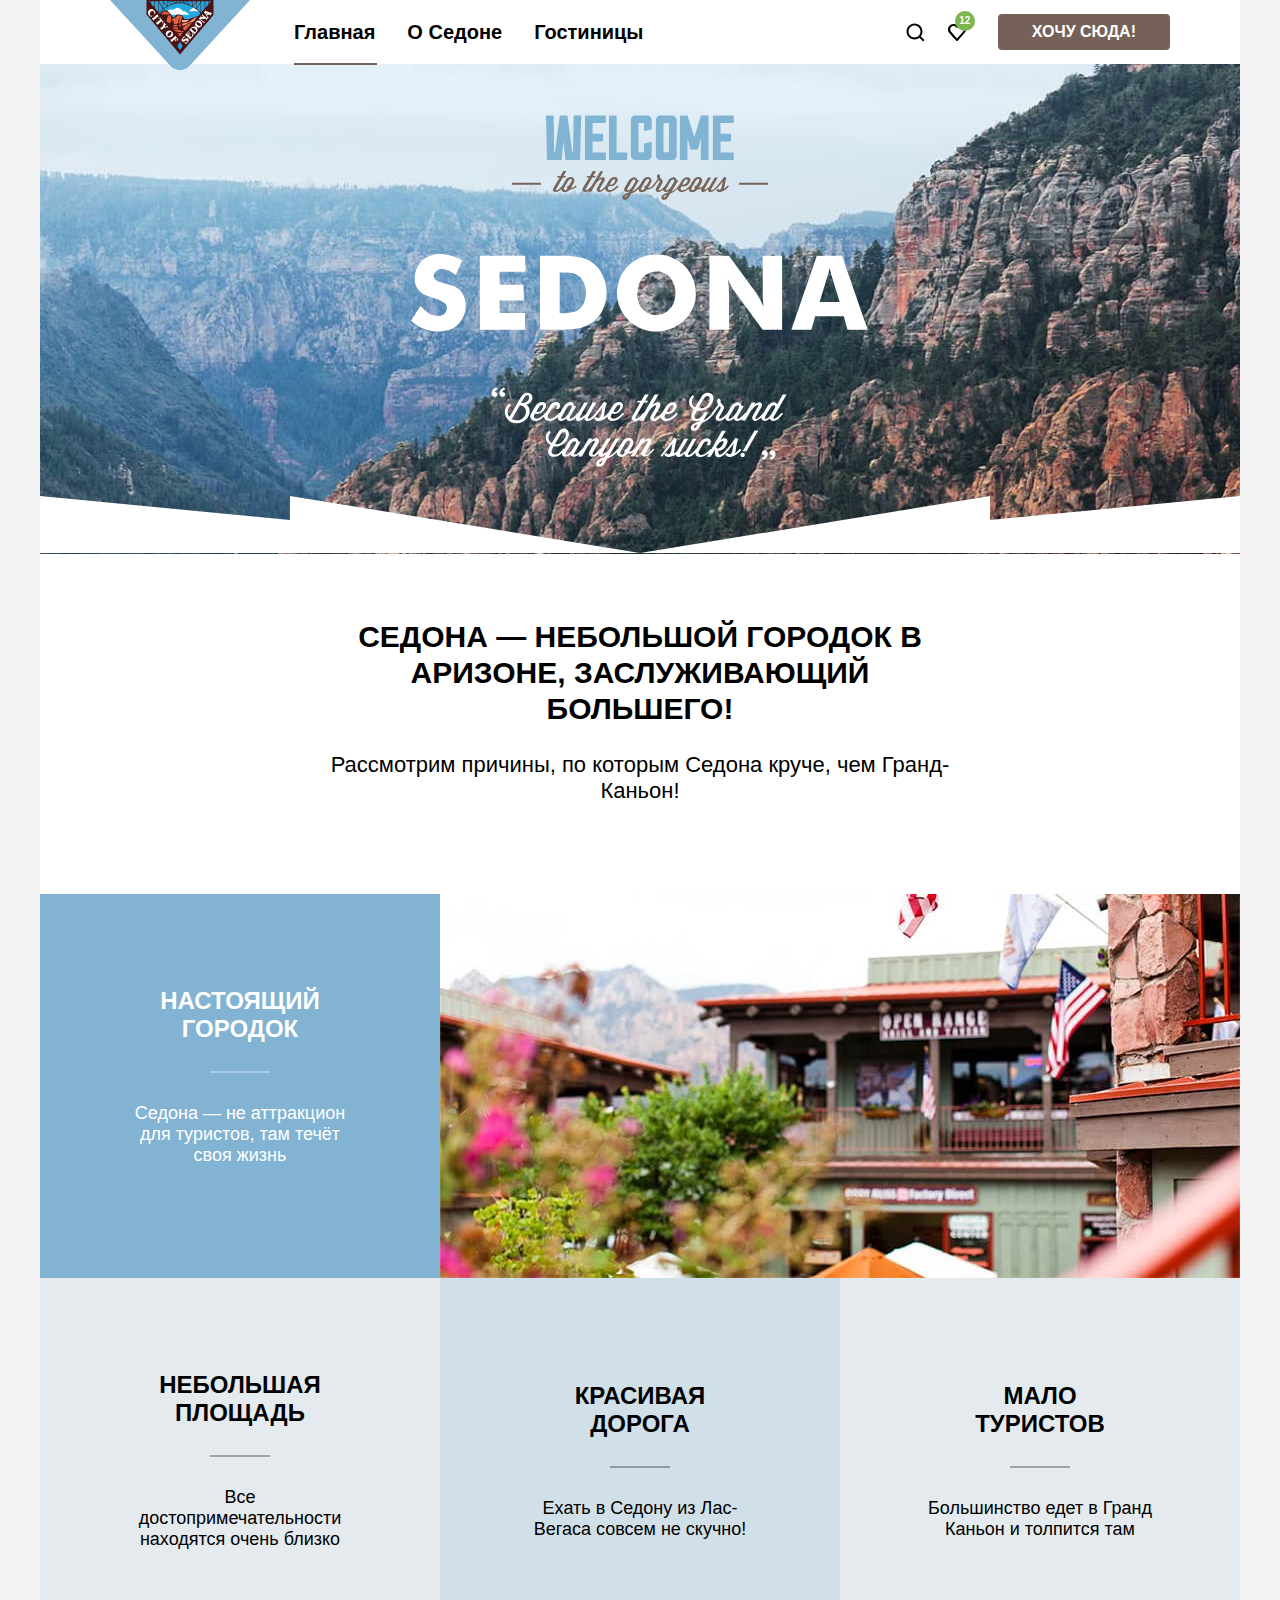
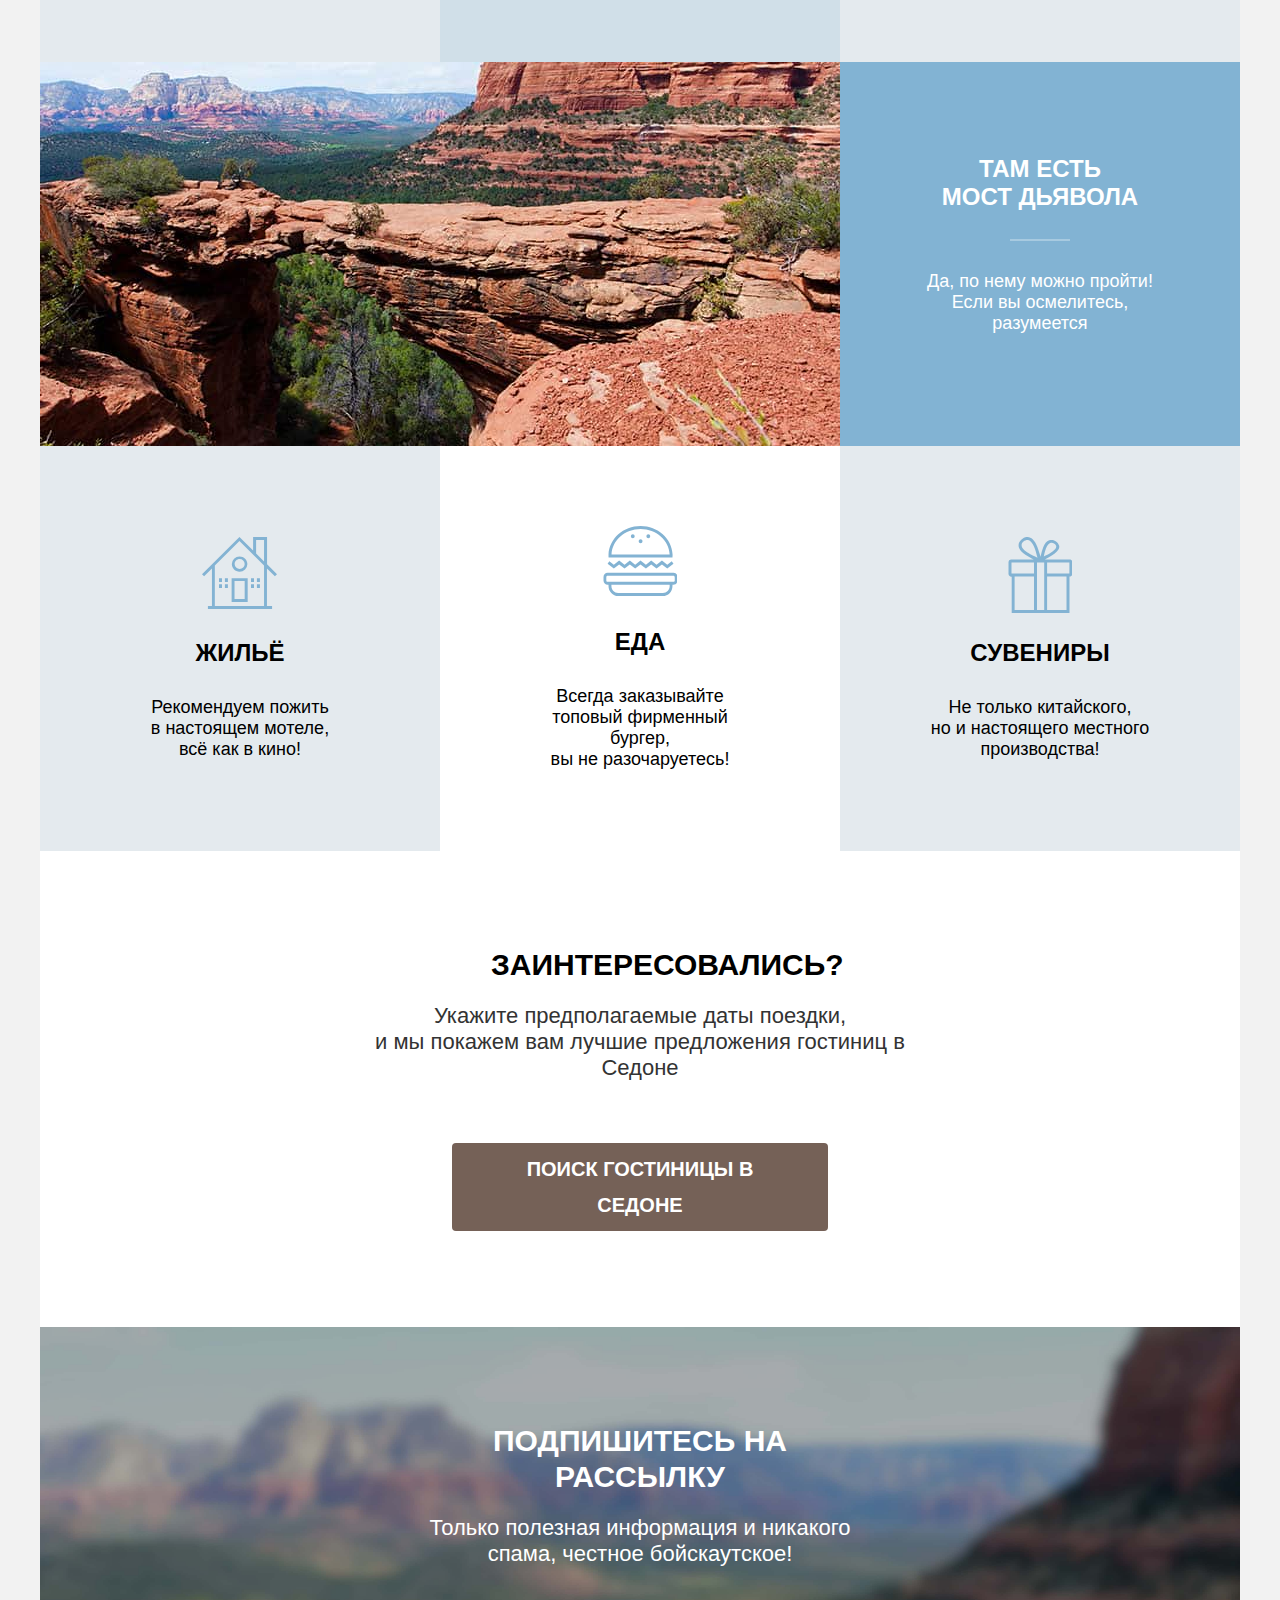
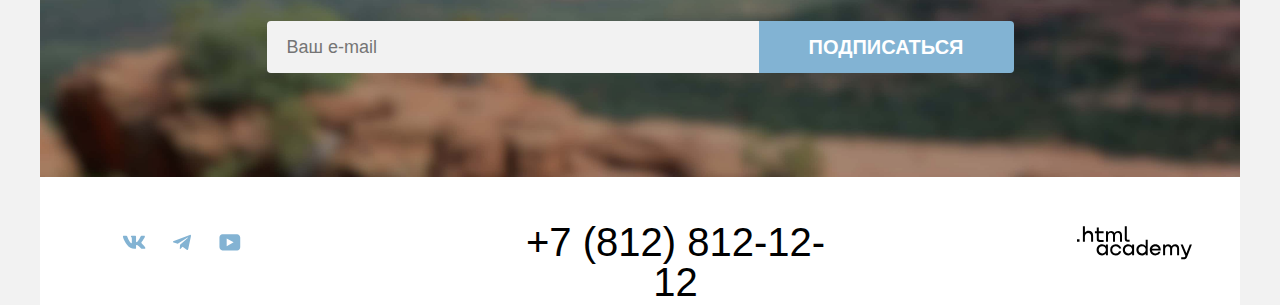
==== commit c51d00aa: "Merge pull request #8 from 1ibrarian/master" ====
--- a/index.html
+++ b/index.html
@@ -17,7 +17,7 @@
             <a class="navigation-link navigation-current" href="index.html">Главная</a>
           </li>
           <li class="navigation-item">
-            <a class="navigation-link" href="#sedona">О cедоне</a>
+            <a class="navigation-link" href="#">О cедоне</a>
           </li>
           <li class="navigation-item">
             <a class="navigation-link" href="catalog.html">Гостиницы</a>
@@ -48,7 +48,6 @@
     <main class="main-index main-container">
       <div class="page-container">
         <h1 class="visually-hidden">Город Седона</h1>
-
         <!--Добро пожаловать в Седону-->
         <section class="welcom-sedona">
           <h2 class="visually-hidden">Добро пожаловать в Седону</h2>
@@ -57,7 +56,7 @@
 
         <!--Описание Седоны-->
         <div class="description-sedona">
-          <p class="sedona" id="sedona">Седона — небольшой городок в Аризоне, заслуживающий большего!</p>
+          <p class="sedona">Седона — небольшой городок в Аризоне, заслуживающий большего!</p>
           <p class="sedona-text">Рассмотрим причины, по которым Седона круче, чем Гранд-Каньон!</p>
         </div>
 
@@ -72,7 +71,7 @@
               </div>
             </li>
             <li class="advantages-item-picture">
-              <img src="images/advantages/town-sedona.jpg" width="800" height="384" class="picture-town" alt="городок Седона">
+              <img class="picture-town" src="images/advantages/town-sedona.jpg" width="800" height="384" alt="городок Седона">
             </li>
             <li class="advantages-item">
               <div class="advantages-container">
@@ -82,41 +81,62 @@
             </li>
             <li class="advantages-item-road">
               <div class="advantages-container">
-                <h3 class="advantages-title">Красивая дорога</h3>
+                <h3 class="advantages-title">
+                  Красивая
+                  <br>дорога
+                </h3>
                 <p class="advantages-description">Ехать в Седону из Лас-Вегаса совсем не скучно!</p>
               </div>
             </li>
             <li class="advantages-item">
               <div class="advantages-container">
-                <h3 class="advantages-title">Мало туристов</h3>
+                <h3 class="advantages-title">
+                  Мало
+                  <br>туристов
+                </h3>
                 <p class="advantages-description">Большинство едет в Гранд Каньон и толпится там</p>
               </div>
             </li>
             <li class="advantages-item-picture">
-              <img src="images/advantages/brige-devil.jpg" width="800" height="384" class="picture-brige-devil" alt="моста Дьявола">
+              <img class="picture-brige-devil" src="images/advantages/brige-devil.jpg" width="800" height="384" alt="моста Дьявола">
             </li>
             <li class="advantages-item-bridge">
               <div class="advantages-container">
-                <h3 class="advantages-title title-bridge">Там есть мост дьявола</h3>
+                <h3 class="advantages-title title-bridge">
+                  Там есть
+                  <br>мост дьявола
+                </h3>
                 <p class="advantages-description">Да, по нему можно пройти! Если вы осмелитесь, разумеется</p>
               </div>
             </li>
             <li class="advantages-item">
-              <div class="advantages-container">
+              <div class="advantages-container-icon">
                 <h3 class="title-icon title-home">Жильё</h3>
-                <p class="advantages-description">Рекомендуем пожить в настоящем мотеле, всё как в кино!</p>
+                <p class="advantages-description">
+                  Рекомендуем пожить
+                  <br>в настоящем мотеле,
+                  <br>всё как в кино!
+                </p>
               </div>
             </li>
             <li class="advantages-item-food">
-              <div class="advantages-container">
+              <div class="advantages-container-icon">
                 <h3 class="title-icon title-food">Еда</h3>
-                <p class="advantages-description">Всегда заказывайте топовый фирменный бургер, вы не разочаруетесь!</p>
-              </div>
-            </li>
-            <li class="advantages-item">
-              <div class="advantages-container">
+                <p class="advantages-description">
+                  Всегда заказывайте
+                  <br>топовый фирменный бургер,
+                  <br>вы не разочаруетесь!
+                </p>
+              </div>
+            </li>
+            <li class="advantages-item">
+              <div class="advantages-container-icon">
                 <h3 class="title-icon title-souvenir">Сувениры</h3>
-                <p class="advantages-description">Не только китайского, но и настоящего местного производства!</p>
+                <p class="advantages-description">
+                  Не только китайского,
+                  <br>но и настоящего местного
+                  <br>производства!
+                </p>
               </div>
             </li>
           </ul>
@@ -158,7 +178,7 @@
           <li class="footer-social-item">
             <a class="footer-social-link" href="https://vk.com/htmlacademy">
               <svg class="vkontakte-icon" aria-hidden="true" focusable="false" width="24" height="14" viewBox="0 0 25 15" fill="currentColor" xmlns="http://www.w3.org/2000/svg">
-                <path fill-rule="evenodd" clip-rule="evenodd" d="M24.116 1.804c.166-.546 0-.948-.795-.948h-2.625c-.668 0-.976.347-1.143.73 0 0-1.335 3.196-3.226 5.272-.612.602-.89.793-1.224.793-.167 0-.418-.19-.418-.738V1.804c0-.656-.184-.948-.74-.948H9.817c-.417 0-.668.304-.668.593 0 .621.946.765 1.043 2.513V7.76c0 .833-.153.984-.487.984-.89 0-3.055-3.21-4.34-6.885-.249-.715-.5-1.003-1.172-1.003H1.566c-.75 0-.9.347-.9.73 0 .682.89 4.07 4.145 8.551 2.17 3.06 5.225 4.72 8.008 4.72 1.67 0 1.875-.369 1.875-1.004V11.54c0-.737.158-.884.687-.884.39 0 1.057.192 2.615 1.667 1.78 1.75 2.073 2.533 3.075 2.533h2.625c.75 0 1.126-.368.91-1.096-.238-.724-1.088-1.775-2.215-3.022-.612-.71-1.53-1.475-1.809-1.858-.389-.49-.278-.71 0-1.147 0 0 3.2-4.426 3.533-5.929h.001z">
+                <path fill-rule="evenodd" clip-rule="evenodd" d="M24.116 1.804c.166-.546 0-.948-.795-.948h-2.625c-.668 0-.976.347-1.143.73 0 0-1.335 3.196-3.226 5.272-.612.602-.89.793-1.224.793-.167 0-.418-.19-.418-.738V1.804c0-.656-.184-.948-.74-.948H9.817c-.417 0-.668.304-.668.593 0 .621.946.765 1.043 2.513V7.76c0 .833-.153.984-.487.984-.89 0-3.055-3.21-4.34-6.885-.249-.715-.5-1.003-1.172-1.003H1.566c-.75 0-.9.347-.9.73 0 .682.89 4.07 4.145 8.551 2.17 3.06 5.225 4.72 8.008 4.72 1.67 0 1.875-.369 1.875-1.004V11.54c0-.737.158-.884.687-.884.39 0 1.057.192 2.615 1.667 1.78 1.75 2.073 2.533 3.075 2.533h2.625c.75 0 1.126-.368.91-1.096-.238-.724-1.088-1.775-2.215-3.022-.612-.71-1.53-1.475-1.809-1.858-.389-.49-.278-.71 0-1.147 0 0 3.2-4.426 3.533-5.929h.001z"/>
               </svg>
               <span class="visually-hidden">ВКонтакте</span>
             </a>
@@ -166,7 +186,7 @@
           <li class="footer-social-item">
             <a class="footer-social-link" href="https://t.me/htmlacademy">
               <svg class="telegram-icon" aria-hidden="true" focusable="false"  width="18" height="16" viewBox="0 0 18 16" fill="currentColor" xmlns="http://www.w3.org/2000/svg">
-                <path d="M16.79.96L.84 7.1c-1.09.44-1.08 1.05-.2 1.32l4.1 1.28 9.47-5.98c.44-.27.85-.13.52.17l-7.68 6.93-.28 4.22c.41 0 .6-.2.83-.41l1.99-1.94 4.13 3.06c.77.42 1.31.2 1.5-.71l2.72-12.8c.28-1.1-.43-1.61-1.16-1.28z">
+                <path d="M16.79.96L.84 7.1c-1.09.44-1.08 1.05-.2 1.32l4.1 1.28 9.47-5.98c.44-.27.85-.13.52.17l-7.68 6.93-.28 4.22c.41 0 .6-.2.83-.41l1.99-1.94 4.13 3.06c.77.42 1.31.2 1.5-.71l2.72-12.8c.28-1.1-.43-1.61-1.16-1.28z"/>
               </svg>
               <span class="visually-hidden">Телеграм</span>
             </a>
@@ -174,7 +194,7 @@
           <li class="footer-social-item">
             <a class="footer-social-link" href="https://www.youtube.com/user/htmlacademyru">
               <svg class="youtube-icon" aria-hidden="true" focusable="false"  width="22" height="17" viewBox="0 0 23 18" fill="currentColor" xmlns="http://www.w3.org/2000/svg">
-                <path d="M18.94.36H3.51C1.65.36.33 1.95.33 3.76v10.09c0 1.91 1.32 3.5 3.18 3.5h15.65c1.64 0 3.17-1.59 3.17-3.4V3.76c-.22-1.8-1.53-3.4-3.39-3.4zM7.99 12.89V4.82l7.34 4.04-7.34 4.03z">
+                <path d="M18.94.36H3.51C1.65.36.33 1.95.33 3.76v10.09c0 1.91 1.32 3.5 3.18 3.5h15.65c1.64 0 3.17-1.59 3.17-3.4V3.76c-.22-1.8-1.53-3.4-3.39-3.4zM7.99 12.89V4.82l7.34 4.04-7.34 4.03z"/>
               </svg>
               <span class="visually-hidden">Ютуб</span>
             </a>
@@ -192,8 +212,8 @@
       <section class="logo-html-academy">
         <h2 class="visually-hidden">Логотип html academy</h2>
         <a class="logo-html-academy-link" href="https://htmlacademy.ru/">
-          <svg class="html-academy-icon" aria-hidden="true" focusable="false"  width="115" height="34" fill="currentColor" xmlns="http://www.w3.org/2000/svg">
-            <path d="M0 13.26v2.6h2.5v-2.6H0zm11.6-8.4c-1.6 0-2.8.7-3.6 1.7h-.1V.36h-2v15.5h2v-5.3c0-2.1 1.3-3.6 3.3-3.6 1.8 0 2.9 1.4 2.9 3.2v5.7h2v-6.1c.1-3-1.8-4.9-4.5-4.9zm15 .3h-4.8v-3.7h-2v3.8h-1.9v2h1.9v6c0 1.7 1 2.7 2.7 2.7h4.1v-2h-3.7c-.7 0-1.1-.4-1.1-1.1v-5.7h4.8v-2zm14.5-.2c-1.6 0-2.9.8-3.5 2.1h-.1c-.6-1.2-1.8-2.1-3.4-2.1-1.4 0-2.5.8-3.1 1.8h-.1v-1.6H29v10.6h2v-5.4c0-2 1-3.5 2.6-3.5 1.5 0 2.4 1 2.4 2.6v6.3h2v-5.6c0-2.4 1.4-3.3 2.6-3.3 1.5 0 2.4 1 2.4 2.6v6.3h2v-6.5c.1-2.5-1.4-4.3-3.9-4.3zm6.7 8.1c0 1.7 1 2.7 2.8 2.7h2v-2h-1.7c-.7 0-1.1-.4-1.1-1.1V.36h-2v12.7zm-18.9 7c-.9-1.1-2.2-1.8-3.9-1.8-3.1 0-5.4 2.3-5.4 5.6s2.3 5.6 5.4 5.6c1.8 0 3-.8 3.8-1.9h.1v1.6h2v-10.6h-2v1.5zm-3.6 7.4c-2.2 0-3.6-1.6-3.6-3.6s1.4-3.6 3.6-3.6 3.6 1.6 3.6 3.6c0 1.9-1.4 3.6-3.6 3.6zm18.9-5.1c-.5-2.4-2.6-4.1-5.4-4.1a5.4 5.4 0 0 0-5.6 5.6c0 3.1 2.2 5.6 5.6 5.6 2.8 0 4.9-1.8 5.4-4.2h-2.1a3.4 3.4 0 0 1-3.3 2.3c-2.2 0-3.6-1.6-3.6-3.6s1.4-3.6 3.6-3.6c1.6 0 2.8 1 3.3 2.2h2.1v-.2zm10.9-2.3c-.9-1.1-2.2-1.8-3.9-1.8-3.1 0-5.4 2.3-5.4 5.6s2.3 5.6 5.4 5.6c1.8 0 3-.8 3.8-1.9h.1v1.6h2v-10.6h-2v1.5zm-3.6 7.4c-2.2 0-3.6-1.6-3.6-3.6s1.4-3.6 3.6-3.6 3.6 1.6 3.6 3.6c0 1.9-1.5 3.6-3.6 3.6zm17.2-7.3c-.9-1.1-2.2-1.9-3.9-1.9-3.1 0-5.4 2.3-5.4 5.6s2.2 5.6 5.4 5.6c1.7 0 3-.8 3.8-1.8h.1v1.5h2v-15.4h-2v6.4zm-3.6 7.3c-2.2 0-3.6-1.6-3.6-3.6s1.4-3.6 3.6-3.6 3.6 1.6 3.6 3.6c-.1 2-1.5 3.6-3.6 3.6zm13.2-9.2c-3.3 0-5.5 2.5-5.5 5.6 0 3 2.1 5.6 5.5 5.6 2.5 0 4.5-1.3 5.2-3.6h-2.1c-.5 1-1.6 1.6-3 1.6-1.9 0-3.3-1.3-3.4-2.9h8.8c.2-3.6-2-6.3-5.5-6.3zm0 1.9c1.7 0 3 1 3.3 2.6h-6.5c.3-1.5 1.5-2.6 3.2-2.6zm19.9-1.9c-1.6 0-2.9.8-3.6 2h-.1c-.6-1.2-1.8-2-3.4-2-1.4 0-2.5.7-3.1 1.8v-1.5h-1.9v10.6h2v-5.4c0-2 1-3.4 2.6-3.5 1.5 0 2.4 1 2.4 2.6v6.3h2v-5.6c0-2.4 1.4-3.3 2.6-3.3 1.5 0 2.4 1 2.4 2.6v6.3h2v-6.5c.1-2.6-1.4-4.4-3.9-4.4zm11.2 9.1l-3.6-8.9h-2.2l4.8 11.6c-.3.9-.7 1.2-1.7 1.2h-2.5v2h2.5c1.8 0 2.8-.8 3.5-2.6l4.7-12.2h-2.1l-3.4 8.9z">
+          <svg class="html-academy-icon" aria-hidden="true" focusable="false" width="115" height="34" viewBox="0 0 115 34" fill="currentColor" xmlns="http://www.w3.org/2000/svg">
+            <path d="M0 13.26v2.6h2.5v-2.6H0zM11.6 4.86c-1.6 0-2.8.7-3.6 1.7h-.1V.36h-2v15.5h2v-5.3c0-2.1 1.3-3.6 3.3-3.6 1.8 0 2.9 1.4 2.9 3.2v5.7h2v-6.1c.1-3-1.8-4.9-4.5-4.9zM26.6 5.16h-4.8v-3.7h-2v3.8h-1.9v2h1.9v6c0 1.7 1 2.7 2.7 2.7h4.1v-2h-3.7c-.7 0-1.1-.4-1.1-1.1v-5.7h4.8v-2zM41.1 4.96c-1.6 0-2.9.8-3.5 2.1h-.1c-.6-1.2-1.8-2.1-3.4-2.1-1.4 0-2.5.8-3.1 1.8h-.1v-1.6H29v10.6h2v-5.4c0-2 1-3.5 2.6-3.5 1.5 0 2.4 1 2.4 2.6v6.3h2v-5.6c0-2.4 1.4-3.3 2.6-3.3 1.5 0 2.4 1 2.4 2.6v6.3h2v-6.5c.1-2.5-1.4-4.3-3.9-4.3zM47.8 13.06c0 1.7 1 2.7 2.8 2.7h2v-2h-1.7c-.7 0-1.1-.4-1.1-1.1V.36h-2v12.7zM28.9 20.06c-.9-1.1-2.2-1.8-3.9-1.8-3.1 0-5.4 2.3-5.4 5.6s2.3 5.6 5.4 5.6c1.8 0 3-.8 3.8-1.9h.1v1.6h2v-10.6h-2v1.5zm-3.6 7.4c-2.2 0-3.6-1.6-3.6-3.6s1.4-3.6 3.6-3.6 3.6 1.6 3.6 3.6c0 1.9-1.4 3.6-3.6 3.6zM44.2 22.36c-.5-2.4-2.6-4.1-5.4-4.1a5.4 5.4 0 0 0-5.6 5.6c0 3.1 2.2 5.6 5.6 5.6 2.8 0 4.9-1.8 5.4-4.2h-2.1a3.4 3.4 0 0 1-3.3 2.3c-2.2 0-3.6-1.6-3.6-3.6s1.4-3.6 3.6-3.6c1.6 0 2.8 1 3.3 2.2h2.1v-.2zM55.1 20.06c-.9-1.1-2.2-1.8-3.9-1.8-3.1 0-5.4 2.3-5.4 5.6s2.3 5.6 5.4 5.6c1.8 0 3-.8 3.8-1.9h.1v1.6h2v-10.6h-2v1.5zm-3.6 7.4c-2.2 0-3.6-1.6-3.6-3.6s1.4-3.6 3.6-3.6 3.6 1.6 3.6 3.6c0 1.9-1.5 3.6-3.6 3.6zM68.7 20.16c-.9-1.1-2.2-1.9-3.9-1.9-3.1 0-5.4 2.3-5.4 5.6s2.2 5.6 5.4 5.6c1.7 0 3-.8 3.8-1.8h.1v1.5h2v-15.4h-2v6.4zm-3.6 7.3c-2.2 0-3.6-1.6-3.6-3.6s1.4-3.6 3.6-3.6 3.6 1.6 3.6 3.6c-.1 2-1.5 3.6-3.6 3.6zM78.3 18.26c-3.3 0-5.5 2.5-5.5 5.6 0 3 2.1 5.6 5.5 5.6 2.5 0 4.5-1.3 5.2-3.6h-2.1c-.5 1-1.6 1.6-3 1.6-1.9 0-3.3-1.3-3.4-2.9h8.8c.2-3.6-2-6.3-5.5-6.3zm0 1.9c1.7 0 3 1 3.3 2.6h-6.5c.3-1.5 1.5-2.6 3.2-2.6zM98.2 18.26c-1.6 0-2.9.8-3.6 2h-.1c-.6-1.2-1.8-2-3.4-2-1.4 0-2.5.7-3.1 1.8v-1.5h-1.9v10.6h2v-5.4c0-2 1-3.4 2.6-3.5 1.5 0 2.4 1 2.4 2.6v6.3h2v-5.6c0-2.4 1.4-3.3 2.6-3.3 1.5 0 2.4 1 2.4 2.6v6.3h2v-6.5c.1-2.6-1.4-4.4-3.9-4.4zM109.4 27.36l-3.6-8.9h-2.2l4.8 11.6c-.3.9-.7 1.2-1.7 1.2h-2.5v2h2.5c1.8 0 2.8-.8 3.5-2.6l4.7-12.2h-2.1l-3.4 8.9z"/>
           </svg>
         </a>
       </section>
@@ -217,7 +237,7 @@
           <label class="date">
             <span class="text-date">Дата выезда:</span>
             <input class="departure-date" placeholder="Укажите дату" type="text" name="departure-date" value="1 сентября 2023">
-            <p class="text-free">На эти даты есть свободные номера. Пока есть.</p>
+            <span class="text-free">На эти даты есть свободные номера. Пока есть.</span>
           </label>
 
           <div class="container-people">
@@ -225,7 +245,7 @@
               <label class="people" for="grown">Взрослые:</label>
               <span class="box-number">
                 <button class="minus-button" type="button"></button>
-                <input class="field-number" id="grown" name="grown" type="number" value="2">
+                <input class="field-number" id="grown" type="number" name="grown" value="2">
                 <button class="plus-button" type="button"></button>
               </span>
             </div>
@@ -235,14 +255,14 @@
               <div class="wrapper-tooltip">
                 <button class="tooltip" type="button" aria-labelledby="tooltip-children">
                   <svg class="tooltip-icon" aria-hidden="true" focusable="false" width="2" height="12" viewBox="0 0 2 12" fill="currentColor" xmlns="http://www.w3.org/2000/svg">
-                    <path fill-rule="evenodd" clip-rule="evenodd" d="M0 0h2v2H0V0zm2 12H0V3h2v9z">
+                    <path fill-rule="evenodd" clip-rule="evenodd" d="M0 0h2v2H0V0zm2 12H0V3h2v9z"/>
                   </svg>
                 </button>
                 <span class="tooltip-text" role="tooltip" id="tooltip-children">Укажите количество детей, которые будут с вами, возраст которых от 6 до 18 лет. Дети до 6 лет размещаются бесплатно.</span>
               </div>
               <span class="box-number">
                 <button class="minus-button" type="button"></button>
-                <input class="field-number" id="children" name="children" type="number" value="2">
+                <input class="field-number" id="children" type="number" name="children" value="2">
                 <button class="plus-button" type="button"></button>
               </span>
             </div>
--- a/styles/styles.css
+++ b/styles/styles.css
@@ -89,6 +89,24 @@
   background-color: #82b3d3;
   font-weight: 700;
   text-align: center;
+  border: none;
+  border-radius: 4px;
+  padding: 8px 50px;
+  margin-bottom: 32px;
+  cursor: pointer;
+}
+
+.button-apply:hover {
+  background-color: #68a2ca;
+}
+
+.button-apply:focus-visible {
+  background-color: #68a2ca;
+}
+
+.button-apply:active {
+  background-color: #82b3d3;
+  color: rgba(255, 255, 255, 0.3);
 }
 
 .button-reset {
@@ -97,6 +115,23 @@
   color: #ffffff;
   font-weight: 700;
   text-align: center;
+  border: none;
+  background-color: transparent;
+  padding: 8px 57px;
+  cursor: pointer;
+}
+
+.button-reset:hover {
+  opacity: 0.5;
+}
+
+.button-reset:focus-visible {
+  color: #ffffff;
+}
+
+.button-reset:active {
+  background-color: #82b3d3;
+  color: rgba(255, 255, 255, 0.3);
 }
 
 .hotel-card-button-add {
@@ -125,7 +160,7 @@
 }
 
 /*<Шапка*/
-.main-header{
+.main-header {
   background-color: #ffffff;
   width: 1200px;
   margin: 0 auto;
@@ -165,13 +200,13 @@
 }
 
 .navigation-user .navigation-item:nth-child(1) .navigation-link {
-  background-image: url(../images/header/search.svg);
+  background-image: url("../images/header/search.svg");
   background-repeat: no-repeat;
   background-position: center;
 }
 
 .navigation-user .navigation-item:nth-child(2) .navigation-link {
-  background-image: url(../images/header/add-to-favorites.svg);
+  background-image: url("../images/header/add-to-favorites.svg");
   background-repeat: no-repeat;
   background-position: center;
 }
@@ -262,7 +297,7 @@
 /*Добро пожаловать в Седону*/
 .welcom-sedona {
   background-image: url("../images/background-сanyon.jpg");
-  background-color: 	#808080;
+  background-color: #82b3d3;
   background-repeat: no-repeat;
   text-align: center;
   position: relative;
@@ -283,7 +318,8 @@
 
 /*Описание Седоны*/
 .description-sedona {
-background-color: #ffffff;
+  background-color: #ffffff;
+  padding: 65px 274px 90px;
 }
 
 .sedona {
@@ -292,14 +328,12 @@
   font-weight: 700;
   text-align: center;
   text-transform: uppercase;
-  padding: 69px 290px 25px;
-  margin: 0;
-}
-
-.sedona-text{
-  text-align: center;
-  margin: 0;
-  padding: 0 274px 90px 275px;
+  margin: 0 0 25px 0;
+}
+
+.sedona-text {
+  text-align: center;
+  margin: 0;
 }
 
 /*Преимущества*/
@@ -310,7 +344,7 @@
   text-align: center;
 }
 
-.advantages-list{
+.advantages-list {
   padding: 0;
   margin: 0;
   display: flex;
@@ -361,27 +395,28 @@
   font-weight: 700;
   text-transform: uppercase;
   margin: 0;
-  padding: 182px 0 30px;
+  padding: 102px 0 0;
   position: relative;
 }
 
 .title-home::before {
   content: "";
-  background-image: url(../images/advantages/icon-home.svg);
+  background-image: url("../images/advantages/icon-home.svg");
   background-repeat: no-repeat;
   background-position: center;
   position: absolute;
-  top: 85px;
+  top: 0;
   width: 75px;
   height: 72px;
+  right: 78px;
 }
 
 .title-food::before {
   content: "";
-  background-image: url(../images/advantages/icon-food.svg);
+  background-image: url("../images/advantages/icon-food.svg");
   background-repeat: no-repeat;
   position: absolute;
-  top: 85px;
+  top: 0;
   width: 74px;
   height: 70px;
   right: 78px;
@@ -389,10 +424,10 @@
 
 .title-souvenir::before {
   content: "";
-  background-image: url(../images/advantages/icon-souvenir.svg);
+  background-image: url("../images/advantages/icon-souvenir.svg");
   background-repeat: no-repeat;
   position: absolute;
-  top: 85px;
+  top: 0;
   width: 64px;
   height: 76px;
   right: 83px;
@@ -416,6 +451,12 @@
 
 .advantages-container {
   width: 230px;
+  padding: 92px 0 111px 0;
+}
+
+.advantages-container-icon {
+  width: 230px;
+  padding: 80px 0 81px 0;
 }
 
 .advantages-item-picture {
@@ -438,7 +479,7 @@
   color: #ffffff;
   background-color: #82b3d3;
   width: 400px;
-  min-height: 384;
+  min-height: 384px;
   list-style-type: none;
   display: flex;
   justify-content: center;
@@ -455,9 +496,9 @@
   align-items: center;
 }
 
-.advantages-title title-home::before {
+.advantages-title .title-home::before {
   content: "";
-  background-image: url(../images/advantages/icon-home.svg);
+  background-image: url("../images/advantages/icon-home.svg");
   position: absolute;
 }
 
@@ -519,7 +560,6 @@
   color: #ffffff;
   background-image: url("../images/background-newsletter.jpg");
   width: 1200px;
-  height: 415px;
   text-align: center;
   background-repeat: no-repeat;
   background-size: cover;
@@ -547,14 +587,14 @@
 }
 
 .field {
-  font-family: 'PT Sans' ,sans-serif;
+  font-family: "PT Sans", sans-serif;
   font-size: 18px;
   line-height: 24px;
   border: none;
   padding: 14px 20px;
   width: 452px;
   border-radius: 4px 0 0 4px;
-  background-color: #F2F2F2;
+  background-color: #f2f2f2;
 }
 
 .field:hover {
@@ -575,10 +615,9 @@
 }
 
 /*Подвал*/
-.main-footer{
+.main-footer {
   background-color: #ffffff;
   width: 1200px;
-  height: 120px;
   display: flex;
   margin: 0 auto;
   justify-content: space-between;
@@ -629,8 +668,6 @@
   left: 13px;
   color: #83b3d3;
 }
-
-
 
 .vkontakte-icon:hover {
   color: #68a2ca;
@@ -755,7 +792,7 @@
   height: 44px;
   background-color: #f2f2f2;
   border: none;
-  background-image: url(../images/modal-window/сross.svg);
+  background-image: url("../images/modal-window/сross.svg");
   background-repeat: no-repeat;
   background-position: center;
   cursor: pointer;
@@ -791,7 +828,7 @@
 }
 
 .date::before {
-  background-image: url(../images/modal-window/сalendar.svg);
+  background-image: url("../images/modal-window/сalendar.svg");
   background-repeat: no-repeat;
   width: 20px;
   height: 17px;
@@ -874,7 +911,7 @@
   border: none;
   padding: 0;
   border-radius: 4px;
-  background-image: url(../images/modal-window/minus.svg);
+  background-image: url("../images/modal-window/minus.svg");
   background-repeat: no-repeat;
   background-position: center;
   top: 14px;
@@ -903,7 +940,7 @@
   border: none;
   padding: 0;
   border-radius: 4px;
-  background-image: url(../images/modal-window/plus.svg);
+  background-image: url("../images/modal-window/plus.svg");
   background-repeat: no-repeat;
   background-position: center;
   top: 14px;
@@ -927,7 +964,7 @@
 }
 
 .people {
-  font-family: "PT Sans", sans-serif;;
+  font-family: "PT Sans", sans-serif;
   font-weight: 700;
   font-size: 20px;
   line-height: 24px;
@@ -940,8 +977,8 @@
   padding: 0;
   width: 26px;
   height: 26px;
-  color: #FFFFFF;
-  background-color: #83B3D3;
+  color: #ffffff;
+  background-color: #83b3d3;
   border-radius: 50%;
   align-items: center;
   border: none;
@@ -972,7 +1009,7 @@
   font-size: 16px;
   line-height: 20px;
   border-radius: 10px;
-  color: #FFFFFF;
+  color: #ffffff;
   background-color: #333333;
   box-shadow: 0 15px 30px rgb(0 0 0 / 30%);
 }
@@ -1032,7 +1069,7 @@
 }
 
 .find-button:focus-visible {
-  background-color: #68a2ca
+  background-color: #68a2ca;
 }
 
 .find-button:active {
@@ -1108,7 +1145,7 @@
   line-height: 21px;
   font-weight: 400;
   display: block;
-  background-image: url(../images/catalog-page/breadcrumb/icon-breadcrumb-arrow.svg);
+  background-image: url("../images/catalog-page/breadcrumb/icon-breadcrumb-arrow.svg");
   background-repeat: no-repeat;
   padding-left: 26px;
   background-size: 6px 10px;
@@ -1131,7 +1168,7 @@
 }
 
 .breadcrumb-icon:focus-visible {
-  color: #FFFFFF;
+  color: #ffffff;
 }
 
 .breadcrumb-icon:active {
@@ -1174,7 +1211,7 @@
   opacity: 0.3;
 }
 
-.range-input{
+.range-input {
   width: 143px;
   font-family: "PT Sans", sans-serif;
   font-size: 18px;
@@ -1188,15 +1225,15 @@
   background-color: #f2f2f2;
 }
 
-.range-input:hover{
+.range-input:hover {
   background-color: #e6e6e6;
 }
 
-.range-input:focus-visible{
+.range-input:focus-visible {
   outline: 3px solid #82b3d3;
 }
 
-.range-input:active{
+.range-input:active {
   outline: 2px solid #000000;
 }
 
@@ -1212,7 +1249,7 @@
 .range-scale {
   position: relative;
   height: 4px;
-  background-color: rgba(255,255,255,0.3);
+  background-color: rgba(255, 255, 255, 0.3);
 }
 
 .range-bar {
@@ -1232,7 +1269,7 @@
 }
 
 .range-toggle:hover {
-  opacity: rgba(0, 0, 0, 0.25);
+  opacity:  0.9;
 }
 
 .range-toggle:focus-visible {
@@ -1240,7 +1277,7 @@
 }
 
 .range-toggle:active {
-  opacity: rgba(0, 0, 0, 0.4);
+  opacity: 0.9;
   outline: 5px solid #83b3d3;
 }
 
@@ -1302,7 +1339,7 @@
   width: 20px;
   height: 20px;
   content: "";
-  background-image: url(../images/catalog-page/tick.svg);
+  background-image: url("../images/catalog-page/tick.svg");
   background-repeat: no-repeat;
   background-position: center;
 }
@@ -1312,7 +1349,7 @@
 }
 
 .control-input:focus-visible + .control-mark {
-  outline: 3px solid #83B3D3;
+  outline: 3px solid #83b3d3;
 }
 
 .control:active {
@@ -1334,7 +1371,7 @@
   width: 10px;
   height: 10px;
   content: "";
-  background-color: #3F5E72;
+  background-color: #3f5e72;
   border-radius: 50%;
 }
 
@@ -1343,48 +1380,6 @@
   flex-direction: column;
   justify-content: end;
 }
-
-.button-apply {
-  border: none;
-  border-radius: 4px;
-  padding: 8px 50px;
-  margin-bottom: 32px;
-  cursor: pointer;
-}
-
-.button-apply:hover {
-  background-color: #68a2ca;
-}
-
-.button-apply:focus-visible {
-  background-color: #68a2ca;
-}
-
-.button-apply:active {
-  background-color: #82b3d3;
-  color: rgba(255, 255, 255, 0.3);
-}
-
-.button-reset {
-  border: none;
-  background-color: transparent;
-  padding: 8px 57px;
-  cursor: pointer;
-}
-
-.button-reset:hover {
-  opacity: 0.5;
-}
-
-.button-reset:focus-visible {
-  color: #FFFFFF;
-}
-
-.button-reset:active {
-  background-color: #82b3d3;
-  color: rgba(255, 255, 255, 0.3)
-}
-
 
 /*Каталог гостиниц*/
 .catalog-hotels {
@@ -1412,7 +1407,7 @@
   width: 292px;
   appearance: none;
   position: relative;
-  background-image: url(../images/catalog-page/arrow.svg);
+  background-image: url("../images/catalog-page/arrow.svg");
   background-repeat: no-repeat;
   background-position: right 20px center;
 }
@@ -1420,9 +1415,11 @@
 .select-control:hover {
   outline: 2px solid #68a2ca;
 }
+
 .select-control:focus-visible {
   outline: 2px solid #68a2ca;
 }
+
 .select-control:active {
   outline: 2px solid #3f5e72;
 }
@@ -1435,7 +1432,7 @@
   display: flex;
   min-width: 160px;
   height: 48px;
-  justify-content:space-between;
+  justify-content: space-between;
   gap: 8px;
 }
 
@@ -1446,7 +1443,7 @@
   height: 48px;
   border-radius: 2px;
   border: 2px solid #000000;
-  background-image: url(../images/catalog-page/switch-button/switch-button-table.svg);
+  background-image: url("../images/catalog-page/switch-button/switch-button-table.svg");
   background-repeat: no-repeat;
   background-position: center;
   box-sizing: border-box;
@@ -1474,7 +1471,7 @@
   height: 48px;
   border-radius: 2px;
   border: 2px solid #e5e5e5;
-  background-image: url(../images/catalog-page/switch-button/switch-button-slideshow.svg);
+  background-image: url("../images/catalog-page/switch-button/switch-button-slideshow.svg");
   background-repeat: no-repeat;
   background-position: center;
   box-sizing: border-box;
@@ -1502,7 +1499,7 @@
   height: 48px;
   border-radius: 2px;
   border: 2px solid #e5e5e5;
-  background-image: url(../images/catalog-page/switch-button/switch-button-list.svg);
+  background-image: url("../images/catalog-page/switch-button/switch-button-list.svg");
   background-repeat: no-repeat;
   background-position: center;
   box-sizing: border-box;
@@ -1614,7 +1611,7 @@
 
 .hotel-rating {
   margin: 0;
-  background-image: url(../images/catalog-page/star.svg);
+  background-image: url("../images/catalog-page/star.svg");
   background-repeat: space;
 }
 
@@ -1681,6 +1678,7 @@
 .pagination-link:hover {
   background-color: #68a2ca;
 }
+
 .pagination-link:focus-visible {
   background-color: #68a2ca;
 }
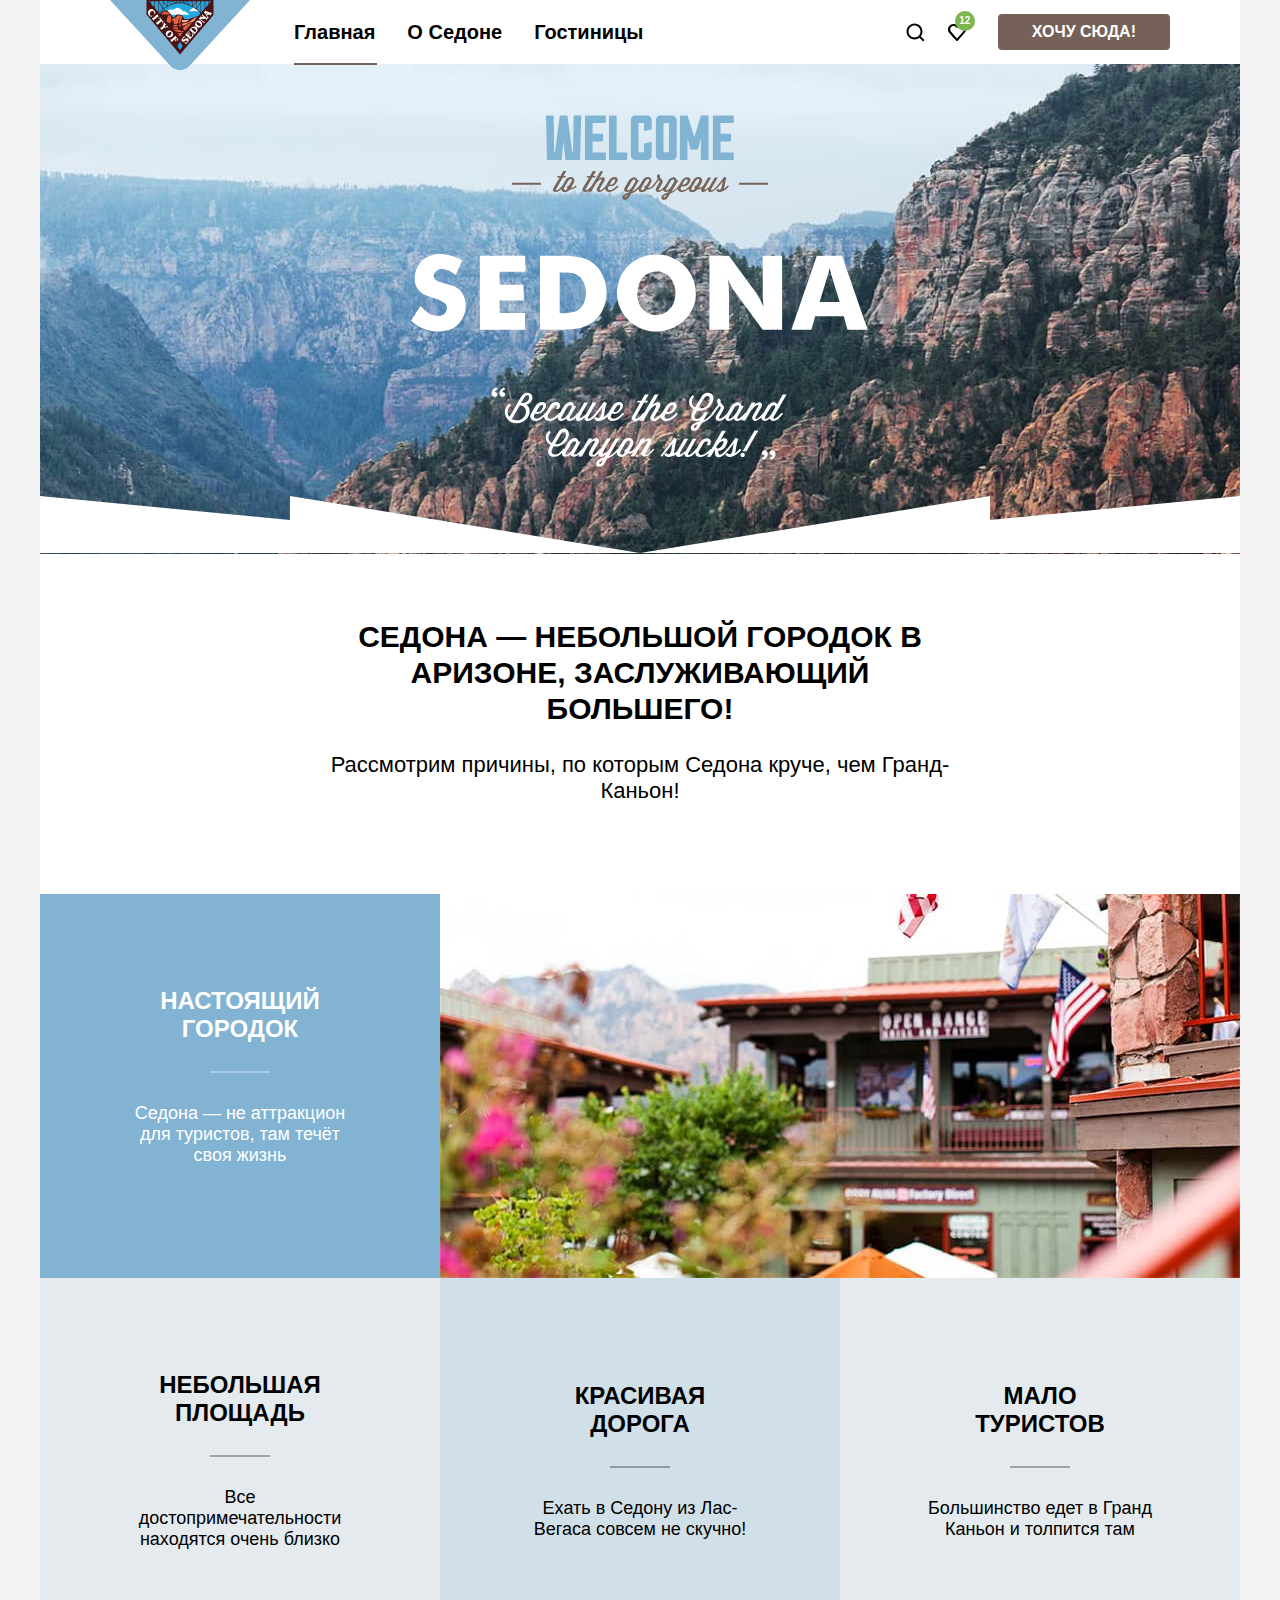
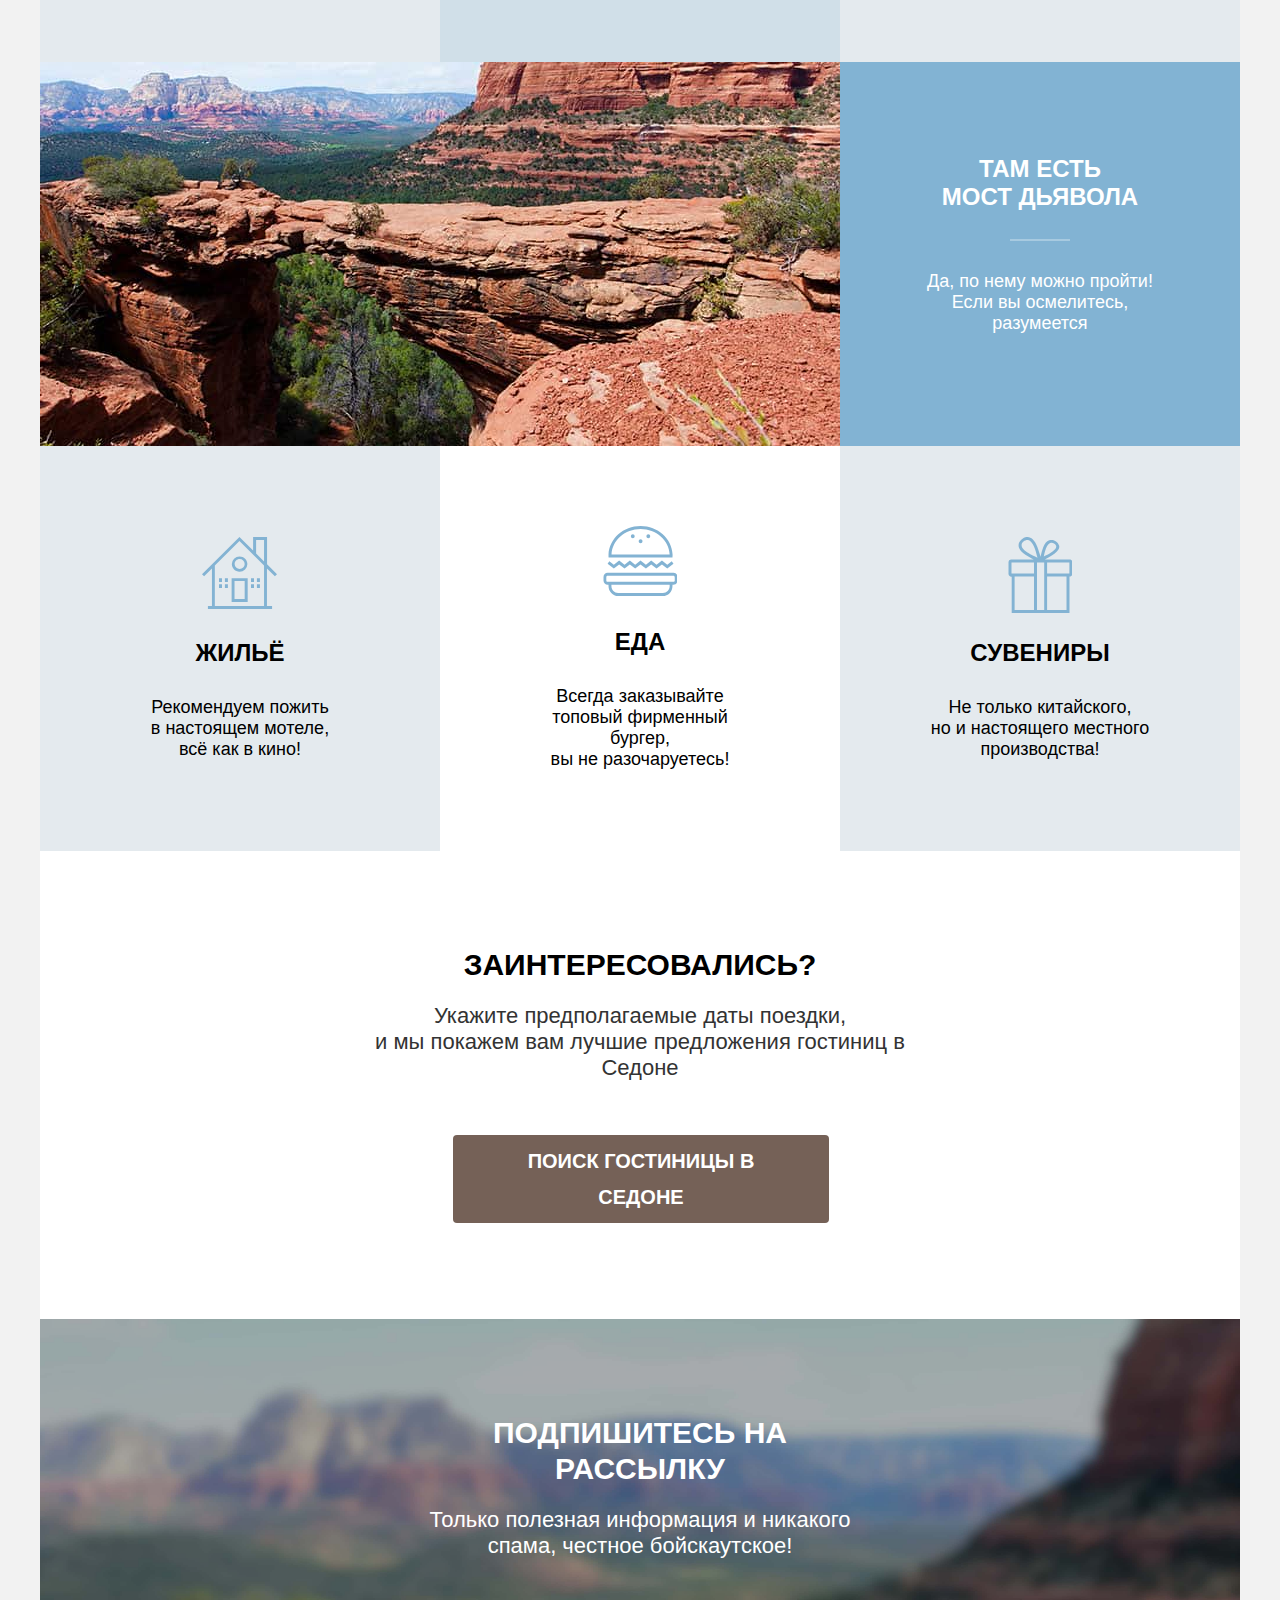
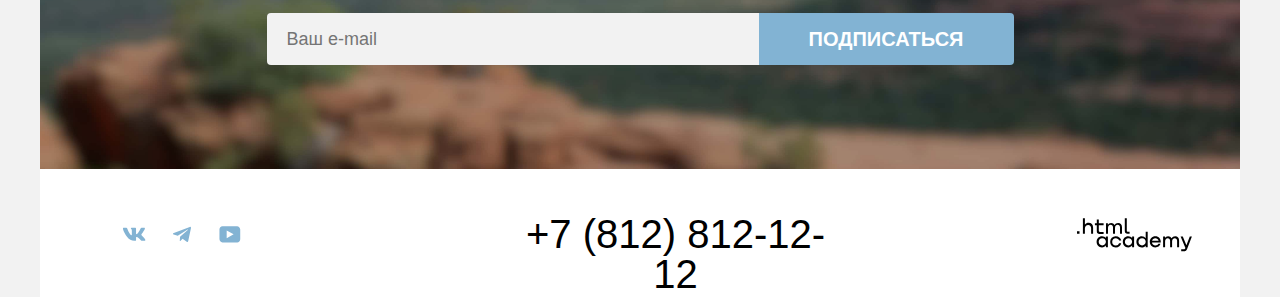
==== commit e08e2b31: "Редактирует и удаляет ненужную оболочку" ====
--- a/index.html
+++ b/index.html
@@ -146,13 +146,14 @@
         <section class="interest">
           <h2 class="visually-hidden">Поиск гостиниц</h2>
           <h3 class="interest-title">Заинтересовались?</h3>
-          <p class="interest-description">Укажите предполагаемые даты поездки,
-            <br>
-            и мы покажем вам лучшие предложения гостиниц в Седоне
+          <p class="interest-description">
+            Укажите предполагаемые даты поездки,
+            <br>и мы покажем вам лучшие предложения гостиниц в Седоне
           </p>
-          <div class="container-link">
+          <!-- <div class="container-link">
             <a class="interest-button" href="#">ПОИСК ГОСТИНИЦЫ В СЕДОНЕ</a>
-          </div>
+          </div> -->
+          <a class="interest-button" href="#">ПОИСК ГОСТИНИЦЫ В СЕДОНЕ</a>
         </section>
 
         <!--Рассылка-->
--- a/styles/styles.css
+++ b/styles/styles.css
@@ -507,7 +507,7 @@
   text-align: center;
   background-color: #ffffff;
   margin: 0;
-  padding: 0;
+  padding: 96px 304px;
 }
 
 .interest-title {
@@ -515,14 +515,14 @@
   line-height: 36px;
   font-weight: 700;
   text-transform: uppercase;
-  padding: 96px 451px 20px;
-  margin: 0;
+  padding: 0;
+  margin: 0 0 20px;
 }
 
 .interest-description {
-  margin: 0;
-  padding: 0 304px 62px;
+  padding: 0;
   color: #333333;
+  margin: 0 0 54px;
 }
 
 .interest-button {
@@ -536,6 +536,8 @@
   padding: 8px 50px;
   border-radius: 4px;
   display: block;
+  width: 276px;
+  margin: 0 109px;
 }
 
 .interest-button:hover {
@@ -549,10 +551,6 @@
 .interest-button:active {
   background-color: #756157;
   color: rgba(255, 255, 255, 0.3);
-}
-
-.container-link {
-  padding: 0 412px 96px;
 }
 
 /*Рассылка*/
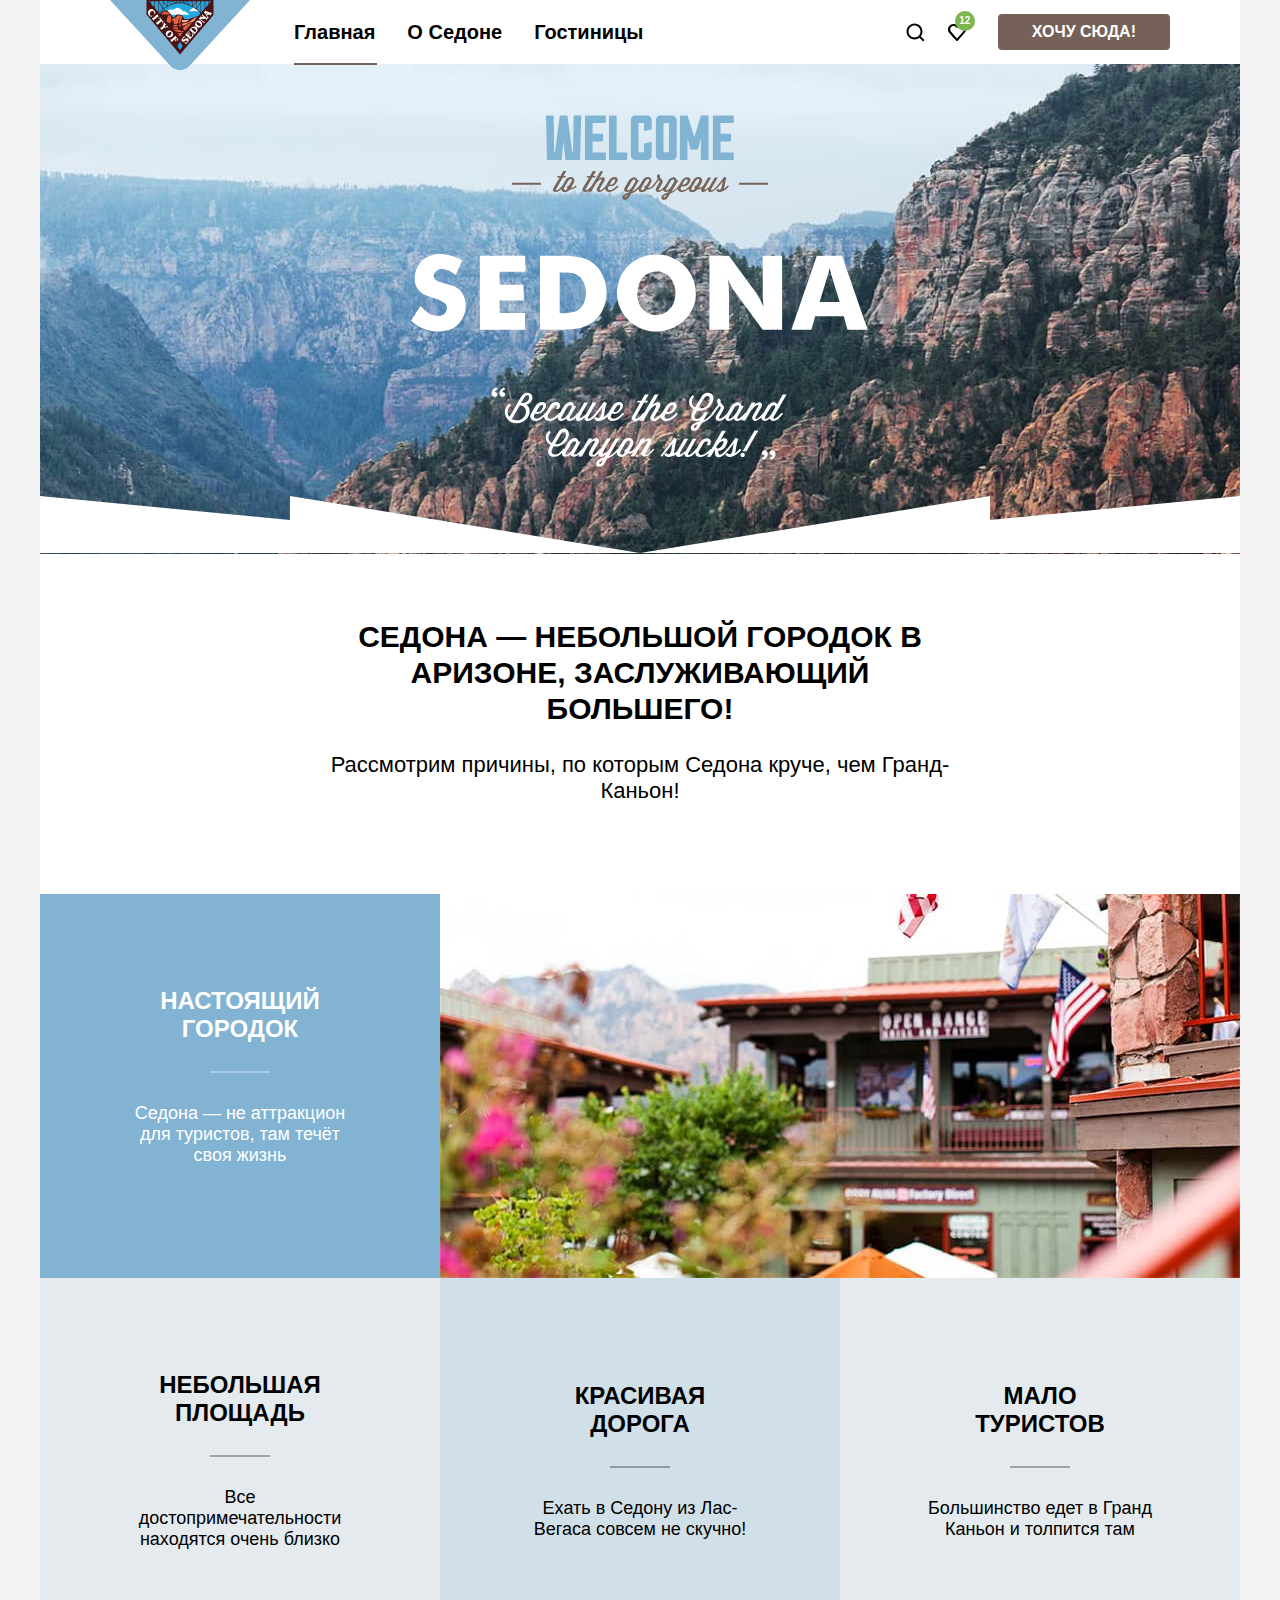
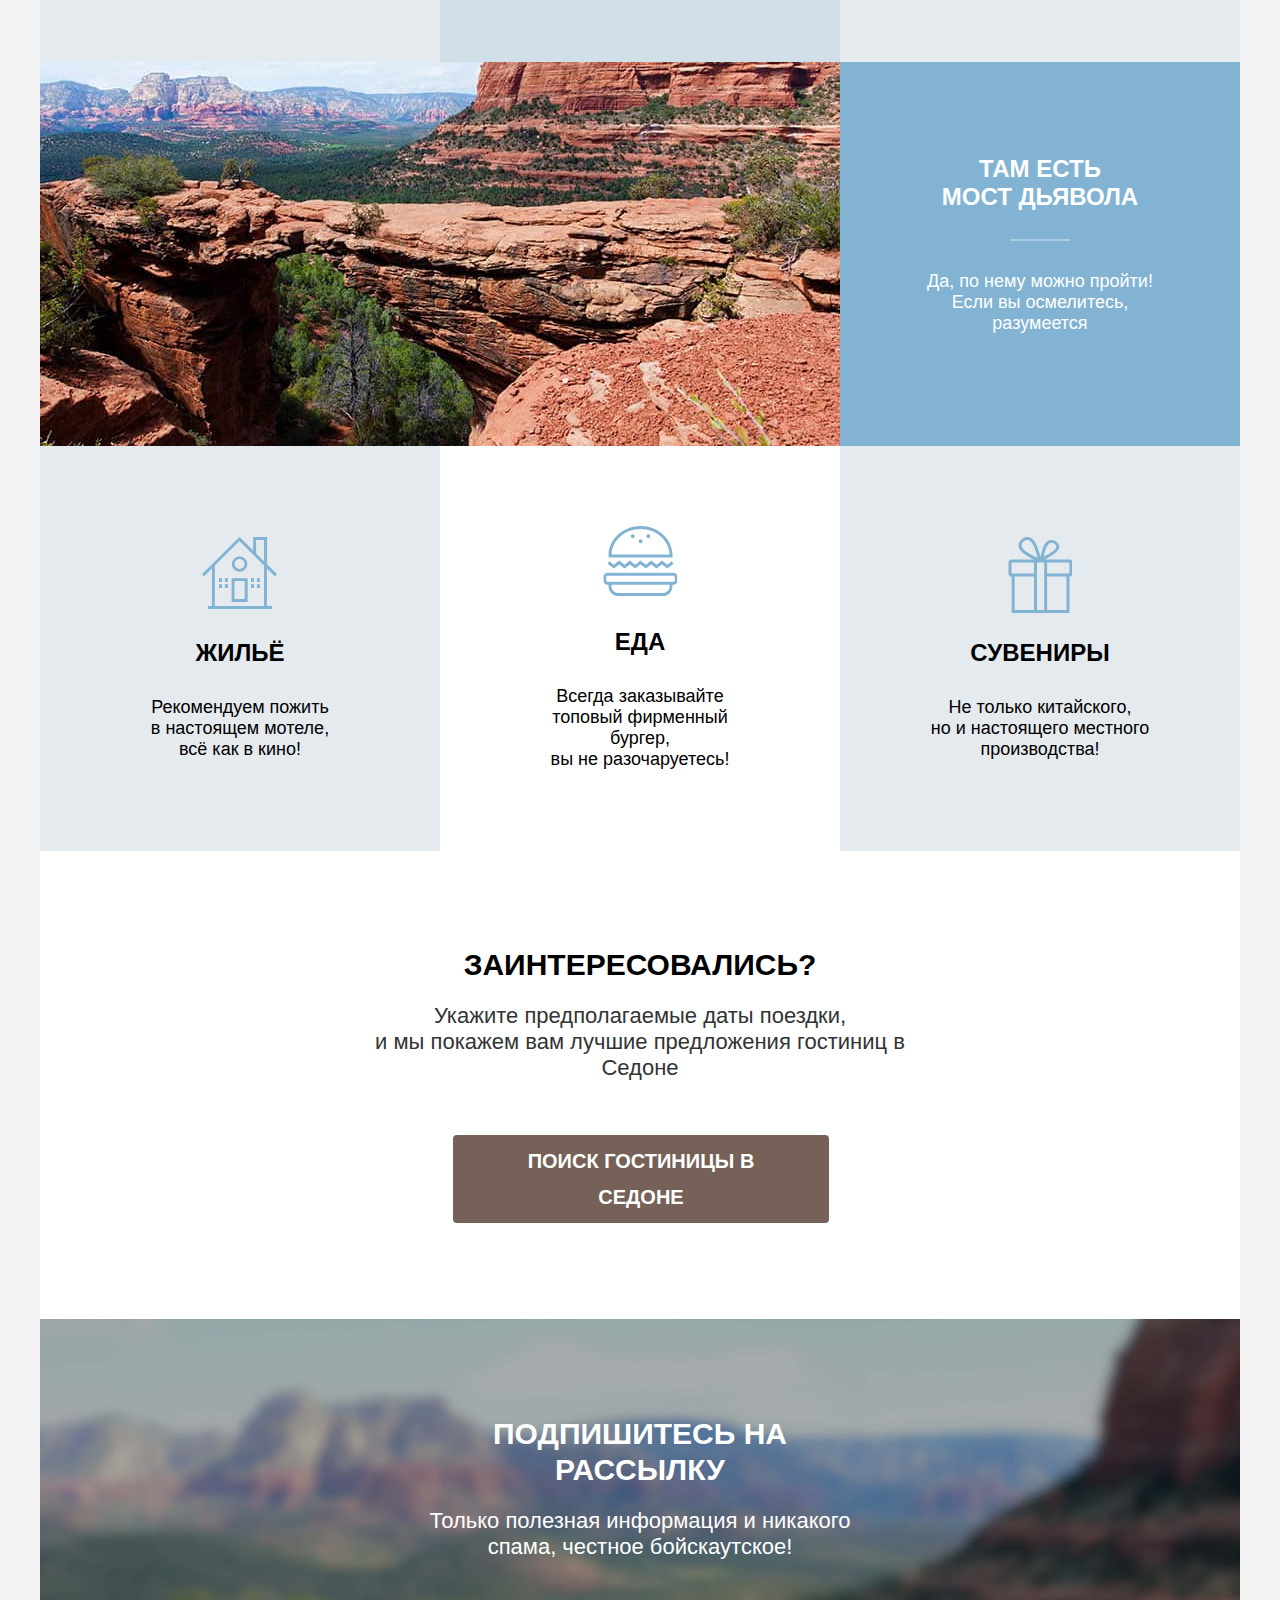
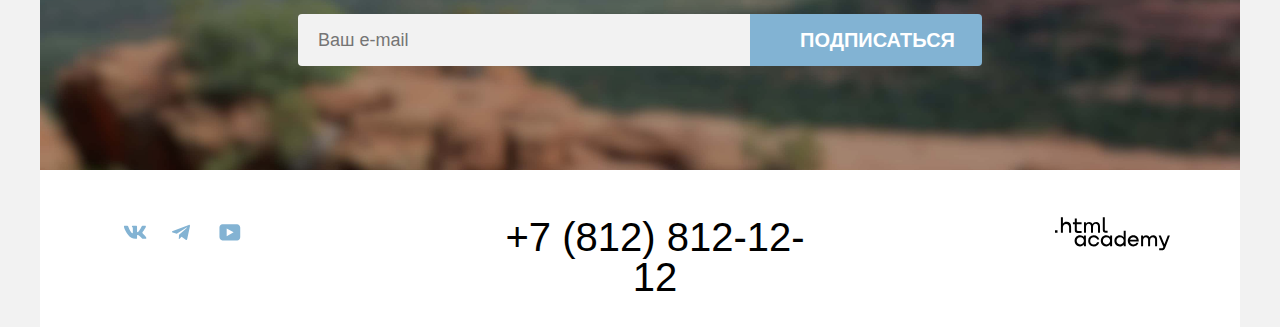
==== commit 5e431d62: "Merge pull request #9 from 1ibrarian/master" ====
--- a/index.html
+++ b/index.html
@@ -3,6 +3,8 @@
   <head>
     <meta charset="utf-8">
     <title>HTML Academy: Седона</title>
+    <link rel="icon" href="favicon.ico">
+    <link rel="icon" type="image/png" sizes="32x32" href="images/favicon.png">
     <link rel="stylesheet" href="styles/styles.css">
   </head>
   <body>
@@ -10,7 +12,7 @@
     <header class="main-header">
       <nav class="main-navigation">
         <a class="main-header-logo">
-          <img class="logo" src="images/header/logo.svg" width="140" height="70" alt="логотип Седоны">
+          <img class="logo" src="images/header/logo.svg" width="140" height="70" alt="логотип Седоны.">
         </a>
         <ul class="navigation-list">
           <li class="navigation-item">
@@ -27,12 +29,12 @@
         <ul class="navigation-list navigation-user">
           <li class="navigation-item">
             <a class="navigation-link navigation-link-user" href="#">
-              <span class="visually-hidden">Поиск</span>
+              <span class="visually-hidden">Поиск.</span>
             </a>
           </li>
           <li class="navigation-item">
             <a class="navigation-link navigation-link-user" href="#">
-              <span class="visually-hidden">Избранное</span>
+              <span class="visually-hidden">Избранное.</span>
               <span class="notification-badge">12</span>
             </a>
           </li>
@@ -47,11 +49,11 @@
 
     <main class="main-index main-container">
       <div class="page-container">
-        <h1 class="visually-hidden">Город Седона</h1>
+        <h1 class="visually-hidden">Город Седона.</h1>
         <!--Добро пожаловать в Седону-->
         <section class="welcom-sedona">
-          <h2 class="visually-hidden">Добро пожаловать в Седону</h2>
-          <img src="images/hero-sedona.svg" width="458" height="352" alt="WELCOM to the gorgeus SEDONA Because the Grand Canyon sucks">
+          <h2 class="visually-hidden">Добро пожаловать в Седону.</h2>
+          <img src="images/hero-sedona.svg" width="458" height="352" alt="WELCOM to the gorgeus SEDONA Because the Grand Canyon sucks.">
         </section>
 
         <!--Описание Седоны-->
@@ -62,7 +64,7 @@
 
         <!--Преимущества-->
         <section class="advantages">
-          <h2 class="visually-hidden">Преимущества Седоны </h2>
+          <h2 class="visually-hidden">Преимущества Седоны.</h2>
           <ul class="advantages-list">
             <li class="advantages-item-town">
               <div class="advantages-container">
@@ -71,7 +73,7 @@
               </div>
             </li>
             <li class="advantages-item-picture">
-              <img class="picture-town" src="images/advantages/town-sedona.jpg" width="800" height="384" alt="городок Седона">
+              <img class="picture-town" src="images/advantages/town-sedona.jpg" width="800" height="384" alt="городок Седона.">
             </li>
             <li class="advantages-item">
               <div class="advantages-container">
@@ -98,7 +100,7 @@
               </div>
             </li>
             <li class="advantages-item-picture">
-              <img class="picture-brige-devil" src="images/advantages/brige-devil.jpg" width="800" height="384" alt="моста Дьявола">
+              <img class="picture-brige-devil" src="images/advantages/brige-devil.jpg" width="800" height="384" alt="моста Дьявола.">
             </li>
             <li class="advantages-item-bridge">
               <div class="advantages-container">
@@ -144,15 +146,12 @@
 
         <!--Поиск гостиницы в Седоне-->
         <section class="interest">
-          <h2 class="visually-hidden">Поиск гостиниц</h2>
+          <h2 class="visually-hidden">Поиск гостиниц.</h2>
           <h3 class="interest-title">Заинтересовались?</h3>
           <p class="interest-description">
             Укажите предполагаемые даты поездки,
             <br>и мы покажем вам лучшие предложения гостиниц в Седоне
           </p>
-          <!-- <div class="container-link">
-            <a class="interest-button" href="#">ПОИСК ГОСТИНИЦЫ В СЕДОНЕ</a>
-          </div> -->
           <a class="interest-button" href="#">ПОИСК ГОСТИНИЦЫ В СЕДОНЕ</a>
         </section>
 
@@ -162,7 +161,7 @@
           <p class="newsletter-text">Только полезная информация и никакого спама, честное бойскаутское!</p>
           <form class="newsletter-form" action="https://echo.htmlacademy.ru/" method="post">
             <label class="newsletter-label">
-              <span class="visually-hidden">Введите ваш e-mail</span>
+              <span class="visually-hidden">Введите ваш e-mail.</span>
               <input class="field" placeholder="Ваш e-mail" type="email" name="newsletter-email" required>
             </label>
             <button class="newsletter-button" type="submit">Подписаться</button>
@@ -174,22 +173,22 @@
     <!-- Подвал -->
     <footer class="main-footer">
       <section class="footer-social">
-        <h2 class="visually-hidden">Нас можно найти</h2>
+        <h2 class="visually-hidden">Нас можно найти.</h2>
         <ul class="footer-social-list">
           <li class="footer-social-item">
             <a class="footer-social-link" href="https://vk.com/htmlacademy">
               <svg class="vkontakte-icon" aria-hidden="true" focusable="false" width="24" height="14" viewBox="0 0 25 15" fill="currentColor" xmlns="http://www.w3.org/2000/svg">
                 <path fill-rule="evenodd" clip-rule="evenodd" d="M24.116 1.804c.166-.546 0-.948-.795-.948h-2.625c-.668 0-.976.347-1.143.73 0 0-1.335 3.196-3.226 5.272-.612.602-.89.793-1.224.793-.167 0-.418-.19-.418-.738V1.804c0-.656-.184-.948-.74-.948H9.817c-.417 0-.668.304-.668.593 0 .621.946.765 1.043 2.513V7.76c0 .833-.153.984-.487.984-.89 0-3.055-3.21-4.34-6.885-.249-.715-.5-1.003-1.172-1.003H1.566c-.75 0-.9.347-.9.73 0 .682.89 4.07 4.145 8.551 2.17 3.06 5.225 4.72 8.008 4.72 1.67 0 1.875-.369 1.875-1.004V11.54c0-.737.158-.884.687-.884.39 0 1.057.192 2.615 1.667 1.78 1.75 2.073 2.533 3.075 2.533h2.625c.75 0 1.126-.368.91-1.096-.238-.724-1.088-1.775-2.215-3.022-.612-.71-1.53-1.475-1.809-1.858-.389-.49-.278-.71 0-1.147 0 0 3.2-4.426 3.533-5.929h.001z"/>
               </svg>
-              <span class="visually-hidden">ВКонтакте</span>
+              <span class="visually-hidden">ВКонтакте.</span>
             </a>
           </li>
           <li class="footer-social-item">
             <a class="footer-social-link" href="https://t.me/htmlacademy">
-              <svg class="telegram-icon" aria-hidden="true" focusable="false"  width="18" height="16" viewBox="0 0 18 16" fill="currentColor" xmlns="http://www.w3.org/2000/svg">
+              <svg class="telegram-icon" aria-hidden="true" focusable="false" width="18" height="16" viewBox="0 0 18 16" fill="currentColor" xmlns="http://www.w3.org/2000/svg">
                 <path d="M16.79.96L.84 7.1c-1.09.44-1.08 1.05-.2 1.32l4.1 1.28 9.47-5.98c.44-.27.85-.13.52.17l-7.68 6.93-.28 4.22c.41 0 .6-.2.83-.41l1.99-1.94 4.13 3.06c.77.42 1.31.2 1.5-.71l2.72-12.8c.28-1.1-.43-1.61-1.16-1.28z"/>
               </svg>
-              <span class="visually-hidden">Телеграм</span>
+              <span class="visually-hidden">Телеграм.</span>
             </a>
           </li>
           <li class="footer-social-item">
@@ -197,7 +196,7 @@
               <svg class="youtube-icon" aria-hidden="true" focusable="false"  width="22" height="17" viewBox="0 0 23 18" fill="currentColor" xmlns="http://www.w3.org/2000/svg">
                 <path d="M18.94.36H3.51C1.65.36.33 1.95.33 3.76v10.09c0 1.91 1.32 3.5 3.18 3.5h15.65c1.64 0 3.17-1.59 3.17-3.4V3.76c-.22-1.8-1.53-3.4-3.39-3.4zM7.99 12.89V4.82l7.34 4.04-7.34 4.03z"/>
               </svg>
-              <span class="visually-hidden">Ютуб</span>
+              <span class="visually-hidden">Ютуб.</span>
             </a>
           </li>
         </ul>
@@ -205,13 +204,13 @@
 
       <!--Номер телефона-->
       <section class="footer-contact">
-        <h2 class="visually-hidden">Номер телефона</h2>
+        <h2 class="visually-hidden">Номер телефона.</h2>
         <a class="footer-contact-number" href="tel:+78128121212">+7 (812) 812-12-12</a>
       </section>
 
       <!--Логотип HTML Academy-->
       <section class="logo-html-academy">
-        <h2 class="visually-hidden">Логотип html academy</h2>
+        <h2 class="visually-hidden">Логотип html academy.</h2>
         <a class="logo-html-academy-link" href="https://htmlacademy.ru/">
           <svg class="html-academy-icon" aria-hidden="true" focusable="false" width="115" height="34" viewBox="0 0 115 34" fill="currentColor" xmlns="http://www.w3.org/2000/svg">
             <path d="M0 13.26v2.6h2.5v-2.6H0zM11.6 4.86c-1.6 0-2.8.7-3.6 1.7h-.1V.36h-2v15.5h2v-5.3c0-2.1 1.3-3.6 3.3-3.6 1.8 0 2.9 1.4 2.9 3.2v5.7h2v-6.1c.1-3-1.8-4.9-4.5-4.9zM26.6 5.16h-4.8v-3.7h-2v3.8h-1.9v2h1.9v6c0 1.7 1 2.7 2.7 2.7h4.1v-2h-3.7c-.7 0-1.1-.4-1.1-1.1v-5.7h4.8v-2zM41.1 4.96c-1.6 0-2.9.8-3.5 2.1h-.1c-.6-1.2-1.8-2.1-3.4-2.1-1.4 0-2.5.8-3.1 1.8h-.1v-1.6H29v10.6h2v-5.4c0-2 1-3.5 2.6-3.5 1.5 0 2.4 1 2.4 2.6v6.3h2v-5.6c0-2.4 1.4-3.3 2.6-3.3 1.5 0 2.4 1 2.4 2.6v6.3h2v-6.5c.1-2.5-1.4-4.3-3.9-4.3zM47.8 13.06c0 1.7 1 2.7 2.8 2.7h2v-2h-1.7c-.7 0-1.1-.4-1.1-1.1V.36h-2v12.7zM28.9 20.06c-.9-1.1-2.2-1.8-3.9-1.8-3.1 0-5.4 2.3-5.4 5.6s2.3 5.6 5.4 5.6c1.8 0 3-.8 3.8-1.9h.1v1.6h2v-10.6h-2v1.5zm-3.6 7.4c-2.2 0-3.6-1.6-3.6-3.6s1.4-3.6 3.6-3.6 3.6 1.6 3.6 3.6c0 1.9-1.4 3.6-3.6 3.6zM44.2 22.36c-.5-2.4-2.6-4.1-5.4-4.1a5.4 5.4 0 0 0-5.6 5.6c0 3.1 2.2 5.6 5.6 5.6 2.8 0 4.9-1.8 5.4-4.2h-2.1a3.4 3.4 0 0 1-3.3 2.3c-2.2 0-3.6-1.6-3.6-3.6s1.4-3.6 3.6-3.6c1.6 0 2.8 1 3.3 2.2h2.1v-.2zM55.1 20.06c-.9-1.1-2.2-1.8-3.9-1.8-3.1 0-5.4 2.3-5.4 5.6s2.3 5.6 5.4 5.6c1.8 0 3-.8 3.8-1.9h.1v1.6h2v-10.6h-2v1.5zm-3.6 7.4c-2.2 0-3.6-1.6-3.6-3.6s1.4-3.6 3.6-3.6 3.6 1.6 3.6 3.6c0 1.9-1.5 3.6-3.6 3.6zM68.7 20.16c-.9-1.1-2.2-1.9-3.9-1.9-3.1 0-5.4 2.3-5.4 5.6s2.2 5.6 5.4 5.6c1.7 0 3-.8 3.8-1.8h.1v1.5h2v-15.4h-2v6.4zm-3.6 7.3c-2.2 0-3.6-1.6-3.6-3.6s1.4-3.6 3.6-3.6 3.6 1.6 3.6 3.6c-.1 2-1.5 3.6-3.6 3.6zM78.3 18.26c-3.3 0-5.5 2.5-5.5 5.6 0 3 2.1 5.6 5.5 5.6 2.5 0 4.5-1.3 5.2-3.6h-2.1c-.5 1-1.6 1.6-3 1.6-1.9 0-3.3-1.3-3.4-2.9h8.8c.2-3.6-2-6.3-5.5-6.3zm0 1.9c1.7 0 3 1 3.3 2.6h-6.5c.3-1.5 1.5-2.6 3.2-2.6zM98.2 18.26c-1.6 0-2.9.8-3.6 2h-.1c-.6-1.2-1.8-2-3.4-2-1.4 0-2.5.7-3.1 1.8v-1.5h-1.9v10.6h2v-5.4c0-2 1-3.4 2.6-3.5 1.5 0 2.4 1 2.4 2.6v6.3h2v-5.6c0-2.4 1.4-3.3 2.6-3.3 1.5 0 2.4 1 2.4 2.6v6.3h2v-6.5c.1-2.6-1.4-4.4-3.9-4.4zM109.4 27.36l-3.6-8.9h-2.2l4.8 11.6c-.3.9-.7 1.2-1.7 1.2h-2.5v2h2.5c1.8 0 2.8-.8 3.5-2.6l4.7-12.2h-2.1l-3.4 8.9z"/>
@@ -224,7 +223,7 @@
     <div class="modal-container modal-container-close">
       <div class="modal modal-auth">
         <button class="modal-close-button" type="button">
-          <span class="visually-hidden">Закрыть</span>
+          <span class="visually-hidden">Закрыть.</span>
         </button>
         <section class="modal-content">
           <h2 class="modal-title">Поиск гостиницы в Седоне</h2>
@@ -232,12 +231,12 @@
         <form class="modal-form" action="https://echo.htmlacademy.ru/" method="post">
           <label class="date">
             <span class="text-date">Дата заезда:</span>
-            <input class="departure-date" placeholder="Укажите дату" type="text" name="departure-date" value="27 апреля 2020">
+            <input class="departure-date" placeholder="Укажите дату" type="text" name="departure-date" value="27 апреля 2020" required>
             <span class="text-error">Мы не можем отправить вас в прошлое.</span>
           </label>
           <label class="date">
             <span class="text-date">Дата выезда:</span>
-            <input class="departure-date" placeholder="Укажите дату" type="text" name="departure-date" value="1 сентября 2023">
+            <input class="departure-date" placeholder="Укажите дату" type="text" name="departure-date" value="1 сентября 2023" required>
             <span class="text-free">На эти даты есть свободные номера. Пока есть.</span>
           </label>
 
@@ -246,8 +245,10 @@
               <label class="people" for="grown">Взрослые:</label>
               <span class="box-number">
                 <button class="minus-button" type="button"></button>
+                <span class="visually-hidden">Кнопка уменьшающая количество взрослых.</span>
                 <input class="field-number" id="grown" type="number" name="grown" value="2">
                 <button class="plus-button" type="button"></button>
+                <span class="visually-hidden">Кнопка увеличивающая количество взрослых.</span>
               </span>
             </div>
 
@@ -263,8 +264,10 @@
               </div>
               <span class="box-number">
                 <button class="minus-button" type="button"></button>
+                <span class="visually-hidden">Кнопка уменьшающая количество детей.</span>
                 <input class="field-number" id="children" type="number" name="children" value="2">
                 <button class="plus-button" type="button"></button>
+                <span class="visually-hidden">Кнопка увеличивающая количество детей.</span>
               </span>
             </div>
           </div>
--- a/styles/styles.css
+++ b/styles/styles.css
@@ -66,6 +66,8 @@
   border: none;
   border-radius: 0 4px 4px 0;
   padding: 8px 50px;
+  cursor: pointer;
+  min-width: 232px;
 }
 
 .newsletter-button:hover {
@@ -81,6 +83,9 @@
   color: rgba(255, 255, 255, 0.3);
 }
 
+.newsletter-button:disabled {
+  background-color: #e5e5e5;
+}
 
 .button-apply {
   font-size: 16px;
@@ -94,6 +99,7 @@
   padding: 8px 50px;
   margin-bottom: 32px;
   cursor: pointer;
+  min-width: 191px;
 }
 
 .button-apply:hover {
@@ -109,6 +115,10 @@
   color: rgba(255, 255, 255, 0.3);
 }
 
+.button-apply:disabled {
+  background-color: #e5e5e5;
+}
+
 .button-reset {
   font-size: 16px;
   line-height: 20px;
@@ -119,6 +129,7 @@
   background-color: transparent;
   padding: 8px 57px;
   cursor: pointer;
+  min-width: 191px;
 }
 
 .button-reset:hover {
@@ -134,7 +145,12 @@
   color: rgba(255, 255, 255, 0.3);
 }
 
+.button-reset:disabled {
+  opacity: 0.1;
+}
+
 .hotel-card-button-add {
+  font-family: "PT Sans", sans-serif;
   font-size: 16px;
   line-height: 20px;
   color: #ffffff;
@@ -157,6 +173,10 @@
 .hotel-card-button-add:active {
   background-color: #82b3d3;
   color: rgba(255, 255, 255, 0.3);
+}
+
+.hotel-card-button-add:disabled {
+  background-color: #e5e5e5;
 }
 
 /*<Шапка*/
@@ -199,13 +219,13 @@
   justify-content: flex-end;
 }
 
-.navigation-user .navigation-item:nth-child(1) .navigation-link {
+.navigation-user .navigation-item:nth-child(1) {
   background-image: url("../images/header/search.svg");
   background-repeat: no-repeat;
   background-position: center;
 }
 
-.navigation-user .navigation-item:nth-child(2) .navigation-link {
+.navigation-user .navigation-item:nth-child(2) {
   background-image: url("../images/header/add-to-favorites.svg");
   background-repeat: no-repeat;
   background-position: center;
@@ -279,6 +299,8 @@
   padding: 8px 34px;
   margin-left: 20px;
   border-radius: 4px;
+  min-width: 160px;
+  box-sizing: border-box;
 }
 
 .navigation-link-button:hover {
@@ -463,6 +485,7 @@
   list-style-type: none;
   display: block;
   height: 384px;
+  background-color: #82b3d3;
 }
 
 .advantages-item-road {
@@ -561,6 +584,7 @@
   text-align: center;
   background-repeat: no-repeat;
   background-size: cover;
+  background-color: #82b3d3;
 }
 
 .newsletter-title {
@@ -570,7 +594,7 @@
   text-transform: uppercase;
   text-align: center;
   margin: 0;
-  padding: 96px 398px 20px;
+  padding: 97px 398px 20px;
 }
 
 .newsletter-text {
@@ -593,23 +617,24 @@
   width: 452px;
   border-radius: 4px 0 0 4px;
   background-color: #f2f2f2;
+  box-sizing: border-box;
 }
 
 .field:hover {
-  background-color: #ffffff;
+  background-color: #e6e6e6;
 }
 
 .field:focus-visible {
-  outline: 2px solid #e9ec09;
+  outline: 2px solid #68a2ca;
 }
 
 .field:active {
   background-color: #f2f2f2;
-  outline: 2px solid #e9ec09;
+  outline: 2px solid #68a2ca;
 }
 
 .field:disabled {
-  background-color: #f50606fd;
+  background-color: #e5e5e5;
 }
 
 /*Подвал*/
@@ -619,12 +644,13 @@
   display: flex;
   margin: 0 auto;
   justify-content: space-between;
+  padding: 47px 70px 30px;
+  box-sizing: border-box;
 }
 
 .footer-social {
   width: 164px;
   height: 40px;
-  padding: 45px 0 35px 70px;
 }
 
 .footer-social-list {
@@ -644,37 +670,41 @@
 
 .footer-social-link {
   position: relative;
+  padding: 4px 21px;
+}
+
+.footer-social-link:focus-visible {
+  outline: 2px solid #000000;
 }
 
 .vkontakte-icon {
   position: absolute;
-  top: 13px;
-  left: 12px;
   color: #83b3d3;
+  padding: 12px 13px;
+  top: 0;
+  left: 0;
 }
 
 .telegram-icon {
   position: absolute;
-  top: 12px;
-  left: 15px;
   color: #83b3d3;
+  padding: 12px 13px;
+  top: -1px;
+  left: 1px;
 }
 
 .youtube-icon {
   position: absolute;
-  top: 12px;
-  left: 13px;
   color: #83b3d3;
+  padding: 12px 13px;
+  top: -1px;
+  left: 0;
 }
 
 .vkontakte-icon:hover {
   color: #68a2ca;
 }
 
-.vkontakte-icon:focus-visible {
-  color: #68a2ca;
-}
-
 .vkontakte-icon:active {
   color: rgba(104, 162, 202, 0.3);
 }
@@ -683,10 +713,6 @@
   color: #68a2ca;
 }
 
-.telegram-icon:focus-visible {
-  color: #68a2ca;
-}
-
 .telegram-icon:active {
   color: rgba(104, 162, 202, 0.3);
 }
@@ -695,10 +721,6 @@
   color: #68a2ca;
 }
 
-.youtube-icon:focus-visible {
-  color: #68a2ca;
-}
-
 .youtube-icon:active {
   color: rgba(104, 162, 202, 0.3);
 }
@@ -706,7 +728,6 @@
 /*Номер телефона*/
 .footer-contact {
   text-align: center;
-  padding: 45px 236px 35px;
   display: flex;
 }
 
@@ -716,7 +737,7 @@
   color: #000000;
   text-decoration: none;
   width: 331px;
-  height: 40px;
+  padding-right: 19px;
 }
 
 .footer-contact-number:hover {
@@ -732,10 +753,6 @@
 }
 
 /*Логотип HTML Academy*/
-.logo-html-academy {
-  padding: 49px 70px 39px 0;
-}
-
 .html-academy-icon {
   color: #000000;
 }
@@ -746,7 +763,6 @@
 
 .html-academy-icon:focus-visible {
   color: #756157;
-  background-color: #756157;
 }
 
 .html-academy-icon:active {
@@ -942,7 +958,7 @@
   background-repeat: no-repeat;
   background-position: center;
   top: 14px;
-  left: 73px;
+  left: 82px;
   position: absolute;
   opacity: 0.3;
   cursor: pointer;
@@ -966,6 +982,7 @@
   font-weight: 700;
   font-size: 20px;
   line-height: 24px;
+  padding: 4px;
 }
 
 .tooltip {
@@ -999,8 +1016,8 @@
   position: absolute;
   z-index: 3;
   display: none;
-  left: 327px;
-  bottom: 47px;
+  left: 349px;
+  bottom: 26px;
   margin: 0;
   padding: 20px 22px 24px;
   width: 256px;
@@ -1010,6 +1027,7 @@
   color: #ffffff;
   background-color: #333333;
   box-shadow: 0 15px 30px rgb(0 0 0 / 30%);
+  box-sizing: border-box;
 }
 
 .tooltip-text::before {
@@ -1086,11 +1104,11 @@
 .navigation-link-current::before {
   height: 2px;
   background-color: #756257;
-  width: 93px;
   content: "";
   position: absolute;
   top: 63px;
   z-index: 1;
+  width: calc(100% - 32px);
 }
 
 .return-logo:hover {
@@ -1124,8 +1142,10 @@
   line-height: 78px;
   font-weight: 700;
   margin: 0;
-  width: 494px;
   padding-bottom: 8px;
+  display: flex;
+  width: 100%;
+  flex-wrap: wrap;
 }
 
 .breadcrumb {
@@ -1145,17 +1165,29 @@
   display: block;
   background-image: url("../images/catalog-page/breadcrumb/icon-breadcrumb-arrow.svg");
   background-repeat: no-repeat;
-  padding-left: 26px;
-  background-size: 6px 10px;
-  background-position: center left 10px;
+  padding-left: 21px;
+  background-size: 7px 19px;
+  background-position: center left 4px;
   position: relative;
+}
+
+.breadcrumb-link-hotels:hover {
+  color: rgba(255, 255, 255, 0.6);
+}
+
+.breadcrumb-link-hotels:focus-visible {
+  color: #ffffff;
+}
+
+.breadcrumb-link-hotels:active {
+  color: rgba(255, 255, 255, 0.3);
 }
 
 .breadcrumb-icon {
   position: absolute;
   top: 0;
   bottom: 0;
-  right: 0;
+  right: 6px;
   left: 0;
   margin: auto;
   color: #ffffff;
@@ -1188,7 +1220,7 @@
 .range-wrapper-inputs {
   display: flex;
   position: relative;
-  margin-bottom: 51px;
+  margin-bottom: 44px;
 }
 
 .range-left-label {
@@ -1218,7 +1250,6 @@
   border: none;
   box-sizing: border-box;
   padding: 12px 20px;
-  margin-right: 2px;
   border-radius: 4px 0 0 4px;
   background-color: #f2f2f2;
 }
@@ -1237,6 +1268,7 @@
 
 .range-input-right {
   border-radius: 0 4px 4px 0;
+  margin-left: 2px;
 }
 
 .range-input::-webkit-outer-spin-button,
@@ -1267,7 +1299,7 @@
 }
 
 .range-toggle:hover {
-  opacity:  0.9;
+  opacity: 0.9;
 }
 
 .range-toggle:focus-visible {
@@ -1285,7 +1317,7 @@
 
 .toggle-max {
   top: -8px;
-  right: -10px;
+  right: -3px;
 }
 
 .catalog-filter-list {
@@ -1308,6 +1340,7 @@
   line-height: 24px;
   font-weight: 700;
   padding-bottom: 32px;
+  text-transform: capitalize;
 }
 
 .control {
@@ -1383,7 +1416,7 @@
 .catalog-hotels {
   display: flex;
   width: 1060px;
-  padding: 50px 70px 40px;
+  padding: 50px 70px 42px;
   justify-content: space-between;
   align-items: center;
 }
@@ -1392,7 +1425,8 @@
   font-size: 30px;
   line-height: 36px;
   font-weight: 700;
-  margin: 0;
+  margin: 0 144px 0 0;
+  text-transform: uppercase;
 }
 
 .select-control {
@@ -1408,6 +1442,7 @@
   background-image: url("../images/catalog-page/arrow.svg");
   background-repeat: no-repeat;
   background-position: right 20px center;
+  margin-right: 10px;
 }
 
 .select-control:hover {
@@ -1432,6 +1467,7 @@
   height: 48px;
   justify-content: space-between;
   gap: 8px;
+  flex-wrap: wrap;
 }
 
 .button-table {
@@ -1440,7 +1476,7 @@
   width: 48px;
   height: 48px;
   border-radius: 2px;
-  border: 2px solid #000000;
+  border: 2px solid #e5e5e5;
   background-image: url("../images/catalog-page/switch-button/switch-button-table.svg");
   background-repeat: no-repeat;
   background-position: center;
@@ -1522,7 +1558,7 @@
 .wrapper-card {
   display: grid;
   width: 1060px;
-  padding: 0 70px 80px;
+  padding: 0 70px 41px;
   grid-template-columns: repeat(3, 340px);
   gap: 20px;
 }
@@ -1542,13 +1578,13 @@
 
 .hotel-card-title {
   margin: 0;
-  padding: 16px 0;
-}
-
-.hotel-card-link {
+  padding: 12px 0;
   font-size: 24px;
   line-height: 28px;
   font-weight: 700;
+}
+
+.hotel-card-link {
   color: #000000;
   text-decoration: none;
 }
@@ -1641,6 +1677,7 @@
   padding: 9px 22px 8px 23px;
   border-radius: 4px;
   grid-column: 2 / 3;
+  text-transform: uppercase;
 }
 
 /*Пагинация*/
@@ -1648,9 +1685,10 @@
   width: 1060px;
   display: flex;
   list-style-type: none;
-  padding: 0 70px;
-  margin: 0;
+  padding: 39px 0;
+  margin: 0 70px;
   flex-wrap: wrap;
+  border-top: 1px solid #e6e6e6;
 }
 
 .pagination-item:not(:last-child) {
@@ -1671,6 +1709,7 @@
   text-decoration: none;
   text-align: center;
   border-radius: 4px;
+  margin-top: 2px;
 }
 
 .pagination-link:hover {
@@ -1704,12 +1743,18 @@
   color: #000000;
 }
 
-.pagination-other {
+.pagination-dots {
   font-size: 22px;
   line-height: 26px;
   color: #000000;
   background-color: #ffffff;
-  font-weight: 400;
+  box-sizing: border-box;
+  width: 60px;
+  height: 60px;
+  padding: 18px 0 0;
+  text-decoration: none;
+  text-align: center;
+  margin: 0;
 }
 
 /*Рассылка*/
